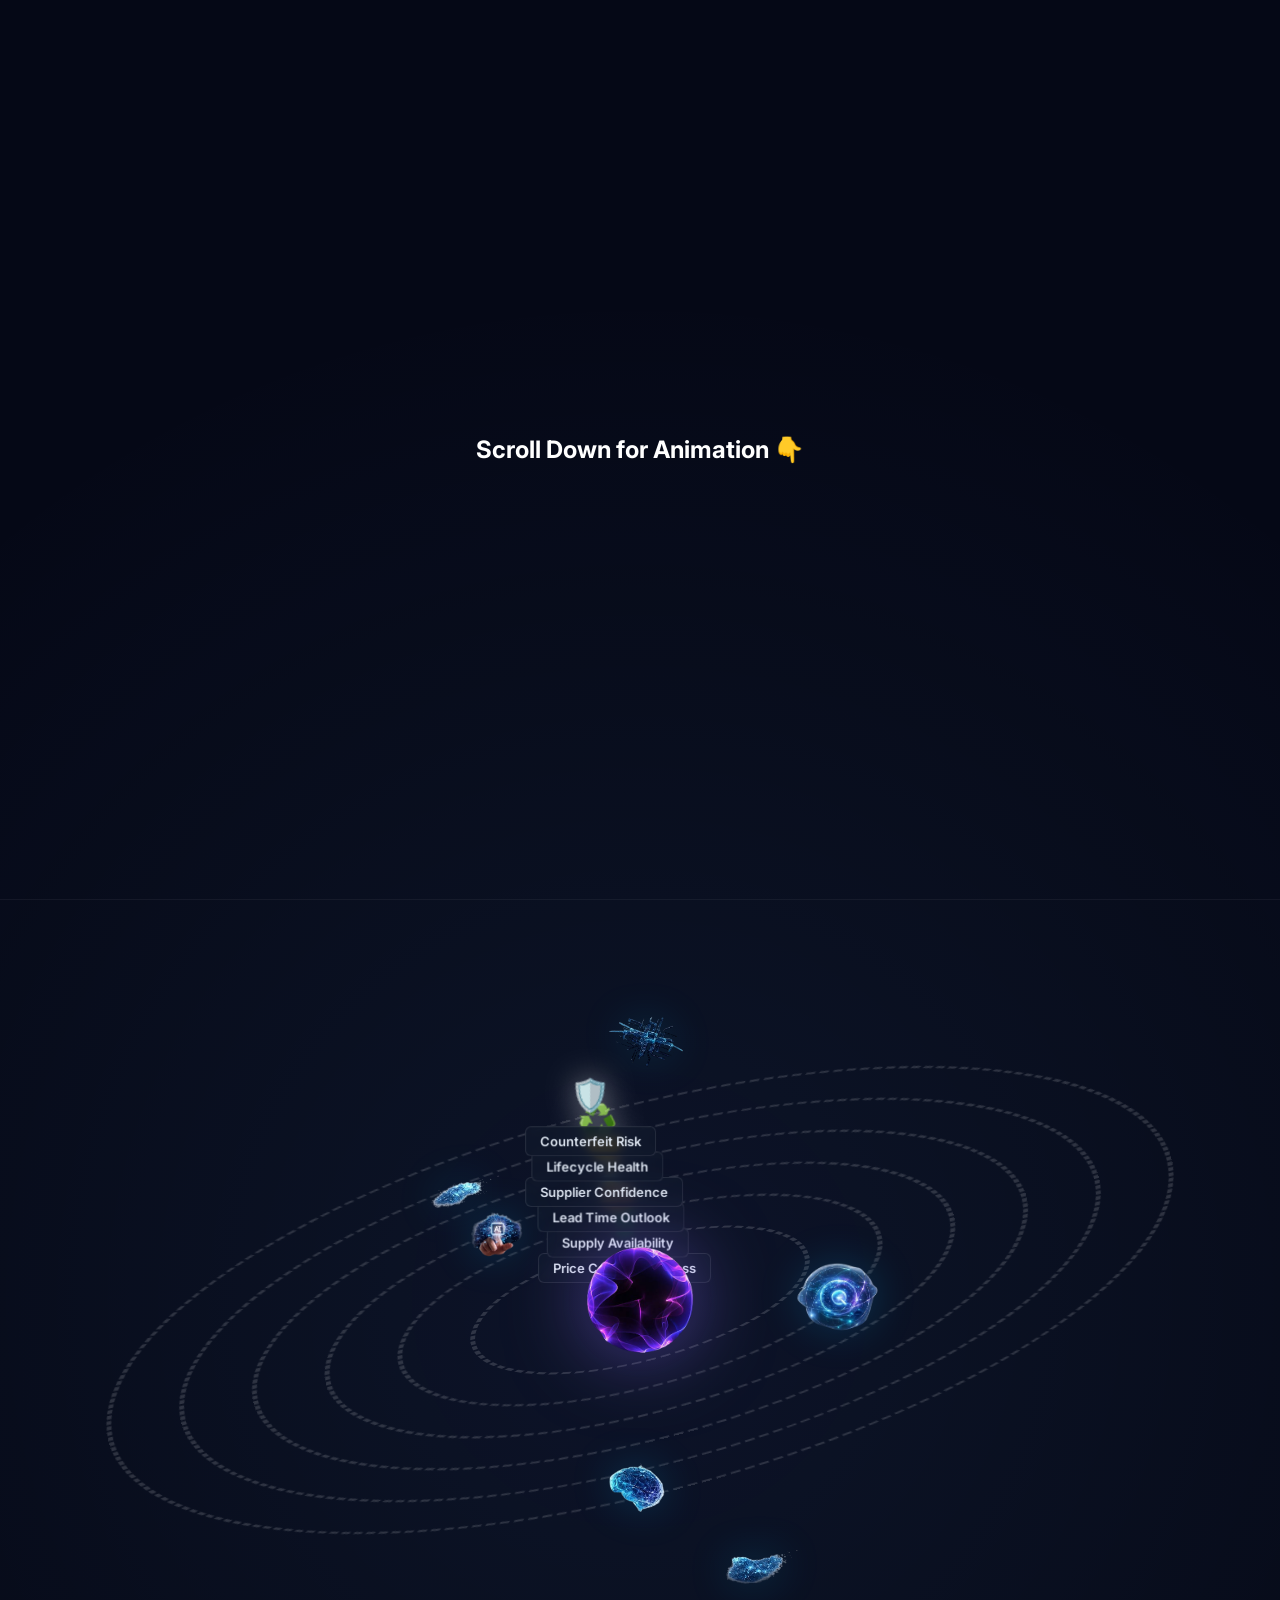
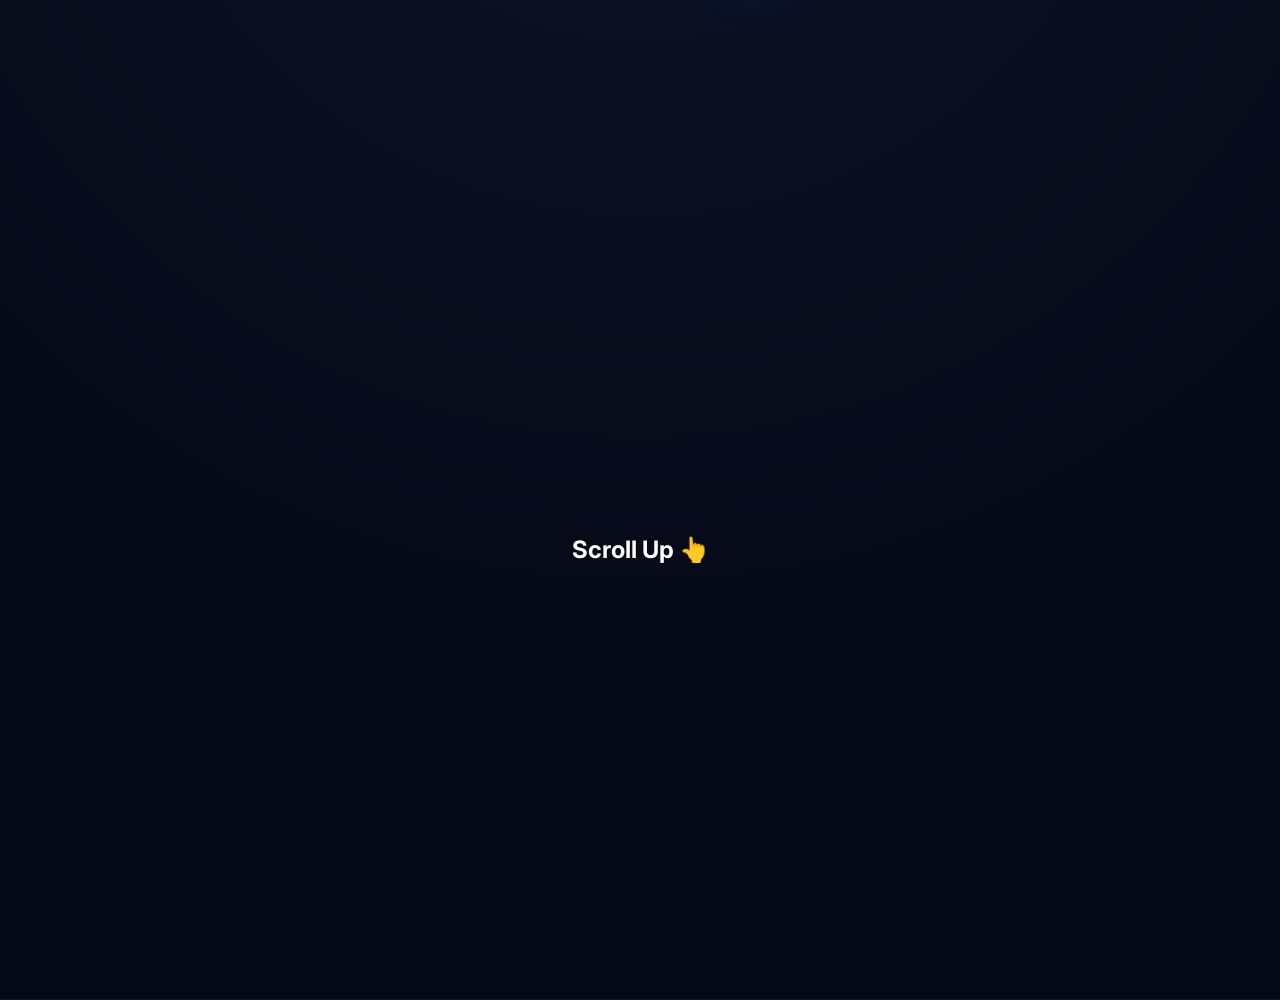
==== demo.html @ 42db667b "Updated homepage" ====
<!DOCTYPE html>
<html lang="en">
<head>
    <meta charset="UTF-8">
    <meta name="viewport" content="width=device-width, initial-scale=1.0">
    <title>Quantum AI - Angled Orbits & JS Scroll Animation</title>
    <link rel="preconnect" href="https://fonts.googleapis.com">
    <link rel="preconnect" href="https://fonts.gstatic.com" crossorigin>
    <link href="https://fonts.googleapis.com/css2?family=Inter:wght@400;500;600;700;800&display=swap" rel="stylesheet">
    
    <style>
        /* ===================================
           GLOBAL STYLES
        =================================== */
        * { margin: 0; padding: 0; box-sizing: border-box; font-family: "Inter", sans-serif; }

        body {
            background-color: #050816;
            color: #ffffff;
            overflow-x: hidden;
            display: flex;
            flex-direction: column;
            align-items: center;
            background-image: radial-gradient(circle at 50% 50%, rgba(101, 167, 255, 0.08), transparent 70%);
        }

        /* Hero Section for Scrolling Space */
        .hero {
            width: 100%;
            height: 100vh;
            display: flex;
            justify-content: center;
            align-items: center;
            border-bottom: 1px solid rgba(255,255,255,0.05);
        }

        /* ===================================
           QUANTUM SECTION (Original Trigger)
        =================================== */
        .quantum-section {
            width: 100%;
            position: relative;
            padding: 100px 0;
            display: flex;
            justify-content: center;
            align-items: center;
        }

        .system-viewport {
            position: relative;
            width: 100%;
            height: 600px; 
            display: flex;
            justify-content: center;
            align-items: center;
        }

        /* Angled Orbits Wrapper */
        .angle-wrapper {
            position: absolute;
            width: 100%;
            height: 100%;
            display: flex;
            justify-content: center;
            align-items: center;
            transform: rotate(-15deg); 
        }

        .system-wrapper {
            position: absolute;
            width: 1050px;
            height: 1050px;
            transform: scaleY(0.35); 
            display: flex;
            justify-content: center;
            align-items: center;
        }

        /* ===================================
           🔥 CENTER ENGINE & PIECES
        =================================== */
        .engine-wrap {
            position: absolute;
            z-index: 1000;
            display: flex;
            justify-content: center;
            align-items: center;
        }

        /* Container size badha diya gaya hai taaki pieces faili hui dikhein */
        .quantum-image {
            position: absolute;
            width: 450px;
            height: 450px;
            pointer-events: none;
            z-index: 5;
        }

        /* CSS Purple Circle Hata Diya! Sirf Image ko bada kiya gaya hai */
        .engine {
            position: relative;
            width: 250px;  /* Image ka size bada kar diya */
            height: 250px;
            display: flex;
            justify-content: center;
            align-items: center;
        }

        .core-image { 
            width: 100%; 
            height: 100%; 
            object-fit: contain; 
            z-index: 2; 
            /* Thoda glow effect add kiya image ke around */
            filter: drop-shadow(0 0 40px rgba(143, 108, 255, 0.5));
        }

        /* Original Pieces Positioning (CSS Animations Removed for JS to Work) */
        .piece { 
            position: absolute; 
            transition: transform 0.1s ease-out; 
            filter: drop-shadow(0 0 20px rgba(0, 180, 255, .2)); 
        }
        
        .piece1 { width: 90px; left: 0%; top: 20%; }        
        .piece2 { width: 100px; right: -5%; top: 40%; }     
        .piece3 { width: 95px; left: 40%; top: -15%; }      
        .piece4 { width: 80px; right: 15%; bottom: -15%; }  
        .piece5 { width: 70px; left: 10%; top: 30%; }       
        .piece6 { width: 80px; right: 42%; bottom: 1%; }

        /* ===================================
           ORBITS & PLANETS
        =================================== */
        .orbit {
            position: absolute;
            border: 5px dashed rgba(255, 255, 255, 0.15);
            border-radius: 50%;
            pointer-events: none; 
            transition: border-color 0.3s ease;
        }

        .orbit-1 { width: 350px; height: 350px; animation: spin 25s linear infinite -5s; }
        .orbit-2 { width: 500px; height: 500px; animation: spin 35s linear infinite -18s; }
        .orbit-3 { width: 650px; height: 650px; animation: spin 45s linear infinite -30s; }
        .orbit-4 { width: 800px; height: 800px; animation: spin 55s linear infinite -10s; }
        .orbit-5 { width: 950px; height: 950px; animation: spin 65s linear infinite -45s; }
        .orbit-6 { width: 1100px; height: 1100px; animation: spin 75s linear infinite -20s; }

        .planet-anchor { position: absolute; top: 0; left: 50%; width: 0; height: 0; }
        .planet-counter { position: absolute; width: 0; height: 0; }
        
        .orbit-1 .planet-counter { animation: counter 25s linear infinite -5s; }
        .orbit-2 .planet-counter { animation: counter 35s linear infinite -18s; }
        .orbit-3 .planet-counter { animation: counter 45s linear infinite -30s; }
        .orbit-4 .planet-counter { animation: counter 55s linear infinite -10s; }
        .orbit-5 .planet-counter { animation: counter 65s linear infinite -45s; }
        .orbit-6 .planet-counter { animation: counter 75s linear infinite -20s; }

        .planet-unsquish { position: absolute; transform: scaleY(2.85); }

        .planet {
            position: absolute;
            transform: translate(-50%, -50%); 
            cursor: pointer;
            pointer-events: auto; 
        }

        /* Text/Icon ko wapas 15deg seedha kiya gaya hai */
        .planet-content {
            display: flex;
            flex-direction: column;
            align-items: center;
            gap: 12px; 
            transform: rotate(15deg); 
        }

        .planet-icon { font-size: 32px; filter: drop-shadow(0 0 15px rgba(255, 255, 255, 0.4)); transition: transform 0.3s ease; }
        
        .planet-text {
            white-space: nowrap; color: #dce4ef; font-size: 13px; font-weight: 600;
            background: rgba(15, 23, 42, 0.85); padding: 6px 14px; border-radius: 6px;
            border: 1px solid rgba(255,255,255,0.1); backdrop-filter: blur(5px); transition: all 0.3s ease;
        }

        /* PERFECT INDIVIDUAL HOVER PAUSE */
        .orbit:has(.planet:hover) { animation-play-state: paused !important; border-color: rgba(255, 255, 255, 0.6); z-index: 999; }
        .orbit:has(.planet:hover) .planet-counter { animation-play-state: paused !important; }
        .planet:hover .planet-icon { transform: scale(1.2); }
        .planet:hover .planet-text { border-color: #65a7ff; background: rgba(30, 41, 59, 0.95); color: #fff;}
        
        @keyframes spin { 0% { transform: rotate(0deg); } 100% { transform: rotate(360deg); } }
        @keyframes counter { 0% { transform: rotate(0deg); } 100% { transform: rotate(-360deg); } }

        /* Responsive */
        @media (max-width: 1200px) { .angle-wrapper { transform: rotate(-15deg) scale(0.8); } }
        @media (max-width: 768px) {
            .system-viewport { height: 350px; }
            .angle-wrapper { transform: rotate(-15deg) scale(0.45); }
            .planet-text { font-size: 16px; } 
            .engine-wrap { transform: scale(0.6); }
        }
    </style>
</head>
<body>

    <!-- Scroll Top Space -->
    <section class="hero" id="hero">
        <h1>Scroll Down for Animation 👇</h1>
    </section>

    <!-- Original Trigger Section Add Kar Diya -->
    <section class="quantum-section" id="quantum-ai">
        <div class="system-viewport">
            
            <!-- CENTER ENGINE (Only Image, No Purple Circle) -->
            <div class="engine-wrap">
                <div class="quantum-image">
                    <!-- Aapke pieces -->
                    <img class="piece piece1" src="./assets/images/piece1.png" alt="p1" onerror="this.style.background='#8f6cff';">
                    <img class="piece piece2" src="./assets/images/piece2.png" alt="p2" onerror="this.style.background='#8f6cff';">
                    <img class="piece piece3" src="./assets/images/piece3.png" alt="p3" onerror="this.style.background='#8f6cff';">
                    <img class="piece piece4" src="./assets/images/piece4.png" alt="p4" onerror="this.style.background='#8f6cff';">
                    <img class="piece piece5" src="./assets/images/piece5.png" alt="p5" onerror="this.style.background='#8f6cff';">
                    <img class="piece piece6" src="./assets/images/piece6.png" alt="p6" onerror="this.style.background='#8f6cff';">
                </div>

                <div class="engine">
                    <!-- Nayi Core Image ko hi bada kar diya gaya hai -->
                    <img class="core-image" src="./assets/images/quantum-core.png" alt="Quantum Core" onerror="this.style.background='#240b6e'; this.style.borderRadius='50%';">
                </div>
            </div>

            <!-- ANGLED ORBIT WRAPPER -->
            <div class="angle-wrapper">
                <div class="system-wrapper">
                    
                    <div class="orbit orbit-1">
                        <div class="planet-anchor"><div class="planet-counter"><div class="planet-unsquish">
                            <div class="planet"><div class="planet-content">
                                <div class="planet-icon">💲</div><div class="planet-text">Price Competitiveness</div>
                            </div></div>
                        </div></div></div>
                    </div>

                    <div class="orbit orbit-2">
                        <div class="planet-anchor"><div class="planet-counter"><div class="planet-unsquish">
                            <div class="planet"><div class="planet-content">
                                <div class="planet-icon">📦</div><div class="planet-text">Supply Availability</div>
                            </div></div>
                        </div></div></div>
                    </div>

                    <div class="orbit orbit-3">
                        <div class="planet-anchor"><div class="planet-counter"><div class="planet-unsquish">
                            <div class="planet"><div class="planet-content">
                                <div class="planet-icon">⏳</div><div class="planet-text">Lead Time Outlook</div>
                            </div></div>
                        </div></div></div>
                    </div>

                    <div class="orbit orbit-4">
                        <div class="planet-anchor"><div class="planet-counter"><div class="planet-unsquish">
                            <div class="planet"><div class="planet-content">
                                <div class="planet-icon">🤝</div><div class="planet-text">Supplier Confidence</div>
                            </div></div>
                        </div></div></div>
                    </div>

                    <div class="orbit orbit-5">
                        <div class="planet-anchor"><div class="planet-counter"><div class="planet-unsquish">
                            <div class="planet"><div class="planet-content">
                                <div class="planet-icon">♻️</div><div class="planet-text">Lifecycle Health</div>
                            </div></div>
                        </div></div></div>
                    </div>

                    <div class="orbit orbit-6">
                        <div class="planet-anchor"><div class="planet-counter"><div class="planet-unsquish">
                            <div class="planet"><div class="planet-content">
                                <div class="planet-icon">🛡️</div><div class="planet-text">Counterfeit Risk</div>
                            </div></div>
                        </div></div></div>
                    </div>

                </div>
            </div>
        </div>
    </section>

    <!-- Scroll Bottom Space -->
    <section class="hero" id="hero">
        <h1>Scroll Up 👆</h1>
    </section>

    <!-- AAPKA ORIGINAL SCROLL ANIMATION (main.js wala) -->
    <script>
        // Exact script logic taken from your main.js file
        window.addEventListener("scroll", () => {
            
            // --- 1. QUANTUM AI PIECES ANIMATION ---
            const quantumSection = document.querySelector(".quantum-section");
            const pieces = document.querySelectorAll(".piece");

            if (quantumSection && pieces.length > 0) {
                const qRect = quantumSection.getBoundingClientRect();
                const qScrollableDistance = window.innerHeight * 1.5; 
                const qScrolledAmount = window.innerHeight - qRect.top;
                
                let qProgress = Math.min(Math.max(qScrolledAmount / qScrollableDistance, 0), 1);
                const isMobile = window.innerWidth <= 768;

                pieces.forEach((piece, index) => {
                    const multiplier = isMobile ? 15 : 60; 
                    const moveY = (index % 2 === 0 ? 1 : -1) * (index + 1) * multiplier * qProgress;
                    const moveX = (index % 2 !== 0 ? 1 : -1) * (index * 10) * qProgress;

                    // Apply scroll-based transform
                    piece.style.transform = `
                        translate(${moveX}px, ${moveY}px)
                        rotate(${qProgress * 45}deg)
                        scale(${1 + qProgress * 0.2})
                    `;
                });
            }
        });
    </script>
</body>
</html>
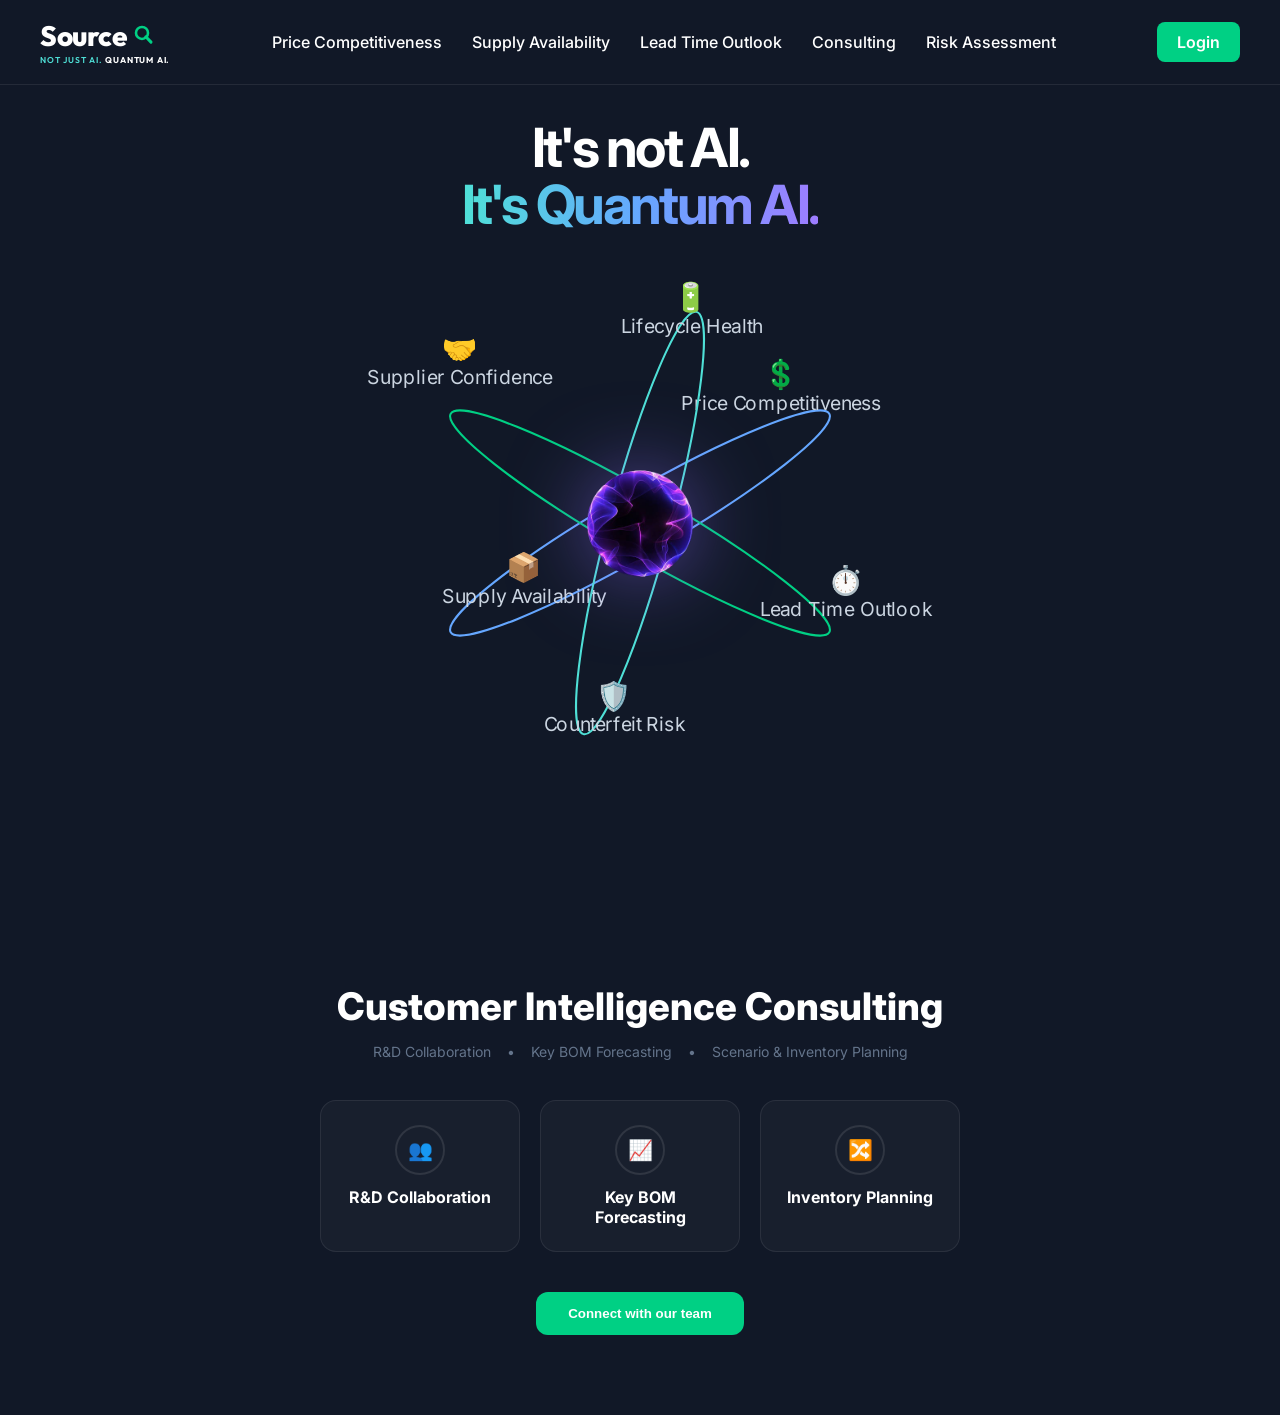
==== commit 7e1d8bd5: "Updated homepage" ====
--- a/demo.html
+++ b/demo.html
@@ -1,329 +1,293 @@
 <!DOCTYPE html>
 <html lang="en">
+
 <head>
-    <meta charset="UTF-8">
-    <meta name="viewport" content="width=device-width, initial-scale=1.0">
-    <title>Quantum AI - Angled Orbits & JS Scroll Animation</title>
-    <link rel="preconnect" href="https://fonts.googleapis.com">
-    <link rel="preconnect" href="https://fonts.gstatic.com" crossorigin>
-    <link href="https://fonts.googleapis.com/css2?family=Inter:wght@400;500;600;700;800&display=swap" rel="stylesheet">
+  <meta charset="UTF-8">
+  <meta name="viewport" content="width=device-width, initial-scale=1.0">
+  <title>BharYat - Quantum AI Demo</title>
+  <link
+    href="https://fonts.googleapis.com/css2?family=Outfit:wght@700;800;900&family=Inter:wght@400;500;600;700&display=swap"
+    rel="stylesheet">
+  <style>
+    :root {
+      --navbar-height: 84px;
+      --bg-primary: #111827;
+      --bg-secondary: #050816;
+      --primary: #00D084;
+      --primary-hover: #00F5A0;
+      --text: #ffffff;
+      --text-secondary: #64748B;
+      --border: rgba(255, 255, 255, .08);
+      --transition: 300ms cubic-bezier(.4, 0, .2, 1);
+    }
+
+    * { margin: 0; padding: 0; box-sizing: border-box; }
+
+    html { scroll-behavior: smooth; }
+
+    body { font-family: "Inter", sans-serif; background: var(--bg-primary); color: var(--text); overflow-x: hidden; }
+
+    /* Navbar */
+    header { position: fixed; top: 0; left: 0; width: 100%; z-index: 1000; background: var(--bg-primary); border-bottom: 1px solid var(--border); }
+    nav { max-width: 1300px; height: var(--navbar-height); margin: auto; padding: 0 40px; display: flex; justify-content: space-between; align-items: center; }
+    .brand-logo { display: inline-block; text-decoration: none; }
+    .logo-wrapper { display: flex; flex-direction: column; align-items: flex-start; }
+    .brand-main { display: flex; align-items: center; gap: 0px; }
+    .logo-source { font-family: 'Plus Jakarta Sans', 'Outfit', sans-serif; font-size: 28px; font-weight: 800; color: #ffffff; letter-spacing: -0.5px; line-height: 1; }
+    .logo-tagline { font-family: 'Plus Jakarta Sans', 'Outfit', sans-serif; font-size: 8.5px; font-weight: 600; color: #4fe0d7; letter-spacing: 0.8px; white-space: nowrap; margin-top: 1px; }
+    .logo-tagline span { color: #ffffff; font-weight: 700; }
+    .nav-links { display: flex; align-items: center; gap: 30px; list-style: none; }
+    .nav-links a { color: var(--text); font-size: 16px; font-weight: 500; text-decoration: none; transition: var(--transition); }
+    .nav-links a:hover { color: var(--primary); }
+    .login-btn { padding: 10px 20px; background: var(--primary); color: #fff; border-radius: 8px; font-weight: 600; text-decoration: none; }
+
+    /* Quantum AI Section */
+    .quantum-section { background: var(--bg-primary); color: #f7f9fc; padding: 120px 0; overflow: hidden; }
+    .quantum-container { max-width: 1400px; margin: auto; padding: 0 20px; }
+    .q-top-header { text-align: center; width: 100%; margin-bottom: 30px; }
+    .q-top-header h2 { font-size: clamp(32px, 5vw, 54px); line-height: 1.05; letter-spacing: -.05em; color: #fff; margin: 0; }
+    .q-gradient-text { background: linear-gradient(90deg, #4fe0d7, #65a7ff, #9e7dff); -webkit-background-clip: text; background-clip: text; color: transparent; }
+    .system-viewport { position: relative; width: 100%; height: 520px; display: flex; justify-content: center; align-items: center; }
+    .angle-wrapper { position: absolute; width: 100%; height: 100%; display: flex; justify-content: center; align-items: center; }
+    .engine-wrap { position: absolute; z-index: 1000; display: flex; justify-content: center; align-items: center; pointer-events: none; }
     
-    <style>
-        /* ===================================
-           GLOBAL STYLES
-        =================================== */
-        * { margin: 0; padding: 0; box-sizing: border-box; font-family: "Inter", sans-serif; }
-
-        body {
-            background-color: #050816;
-            color: #ffffff;
-            overflow-x: hidden;
-            display: flex;
-            flex-direction: column;
-            align-items: center;
-            background-image: radial-gradient(circle at 50% 50%, rgba(101, 167, 255, 0.08), transparent 70%);
-        }
-
-        /* Hero Section for Scrolling Space */
-        .hero {
-            width: 100%;
-            height: 100vh;
-            display: flex;
-            justify-content: center;
-            align-items: center;
-            border-bottom: 1px solid rgba(255,255,255,0.05);
-        }
-
-        /* ===================================
-           QUANTUM SECTION (Original Trigger)
-        =================================== */
-        .quantum-section {
-            width: 100%;
-            position: relative;
-            padding: 100px 0;
-            display: flex;
-            justify-content: center;
-            align-items: center;
-        }
-
-        .system-viewport {
-            position: relative;
-            width: 100%;
-            height: 600px; 
-            display: flex;
-            justify-content: center;
-            align-items: center;
-        }
-
-        /* Angled Orbits Wrapper */
-        .angle-wrapper {
-            position: absolute;
-            width: 100%;
-            height: 100%;
-            display: flex;
-            justify-content: center;
-            align-items: center;
-            transform: rotate(-15deg); 
-        }
-
-        .system-wrapper {
-            position: absolute;
-            width: 1050px;
-            height: 1050px;
-            transform: scaleY(0.35); 
-            display: flex;
-            justify-content: center;
-            align-items: center;
-        }
-
-        /* ===================================
-           🔥 CENTER ENGINE & PIECES
-        =================================== */
-        .engine-wrap {
-            position: absolute;
-            z-index: 1000;
-            display: flex;
-            justify-content: center;
-            align-items: center;
-        }
-
-        /* Container size badha diya gaya hai taaki pieces faili hui dikhein */
-        .quantum-image {
-            position: absolute;
-            width: 450px;
-            height: 450px;
-            pointer-events: none;
-            z-index: 5;
-        }
-
-        /* CSS Purple Circle Hata Diya! Sirf Image ko bada kiya gaya hai */
-        .engine {
-            position: relative;
-            width: 250px;  /* Image ka size bada kar diya */
-            height: 250px;
-            display: flex;
-            justify-content: center;
-            align-items: center;
-        }
-
-        .core-image { 
-            width: 100%; 
-            height: 100%; 
-            object-fit: contain; 
-            z-index: 2; 
-            /* Thoda glow effect add kiya image ke around */
-            filter: drop-shadow(0 0 40px rgba(143, 108, 255, 0.5));
-        }
-
-        /* Original Pieces Positioning (CSS Animations Removed for JS to Work) */
-        .piece { 
-            position: absolute; 
-            transition: transform 0.1s ease-out; 
-            filter: drop-shadow(0 0 20px rgba(0, 180, 255, .2)); 
-        }
-        
-        .piece1 { width: 90px; left: 0%; top: 20%; }        
-        .piece2 { width: 100px; right: -5%; top: 40%; }     
-        .piece3 { width: 95px; left: 40%; top: -15%; }      
-        .piece4 { width: 80px; right: 15%; bottom: -15%; }  
-        .piece5 { width: 70px; left: 10%; top: 30%; }       
-        .piece6 { width: 80px; right: 42%; bottom: 1%; }
-
-        /* ===================================
-           ORBITS & PLANETS
-        =================================== */
-        .orbit {
-            position: absolute;
-            border: 5px dashed rgba(255, 255, 255, 0.15);
-            border-radius: 50%;
-            pointer-events: none; 
-            transition: border-color 0.3s ease;
-        }
-
-        .orbit-1 { width: 350px; height: 350px; animation: spin 25s linear infinite -5s; }
-        .orbit-2 { width: 500px; height: 500px; animation: spin 35s linear infinite -18s; }
-        .orbit-3 { width: 650px; height: 650px; animation: spin 45s linear infinite -30s; }
-        .orbit-4 { width: 800px; height: 800px; animation: spin 55s linear infinite -10s; }
-        .orbit-5 { width: 950px; height: 950px; animation: spin 65s linear infinite -45s; }
-        .orbit-6 { width: 1100px; height: 1100px; animation: spin 75s linear infinite -20s; }
-
-        .planet-anchor { position: absolute; top: 0; left: 50%; width: 0; height: 0; }
-        .planet-counter { position: absolute; width: 0; height: 0; }
-        
-        .orbit-1 .planet-counter { animation: counter 25s linear infinite -5s; }
-        .orbit-2 .planet-counter { animation: counter 35s linear infinite -18s; }
-        .orbit-3 .planet-counter { animation: counter 45s linear infinite -30s; }
-        .orbit-4 .planet-counter { animation: counter 55s linear infinite -10s; }
-        .orbit-5 .planet-counter { animation: counter 65s linear infinite -45s; }
-        .orbit-6 .planet-counter { animation: counter 75s linear infinite -20s; }
-
-        .planet-unsquish { position: absolute; transform: scaleY(2.85); }
-
-        .planet {
-            position: absolute;
-            transform: translate(-50%, -50%); 
-            cursor: pointer;
-            pointer-events: auto; 
-        }
-
-        /* Text/Icon ko wapas 15deg seedha kiya gaya hai */
-        .planet-content {
-            display: flex;
-            flex-direction: column;
-            align-items: center;
-            gap: 12px; 
-            transform: rotate(15deg); 
-        }
-
-        .planet-icon { font-size: 32px; filter: drop-shadow(0 0 15px rgba(255, 255, 255, 0.4)); transition: transform 0.3s ease; }
-        
-        .planet-text {
-            white-space: nowrap; color: #dce4ef; font-size: 13px; font-weight: 600;
-            background: rgba(15, 23, 42, 0.85); padding: 6px 14px; border-radius: 6px;
-            border: 1px solid rgba(255,255,255,0.1); backdrop-filter: blur(5px); transition: all 0.3s ease;
-        }
-
-        /* PERFECT INDIVIDUAL HOVER PAUSE */
-        .orbit:has(.planet:hover) { animation-play-state: paused !important; border-color: rgba(255, 255, 255, 0.6); z-index: 999; }
-        .orbit:has(.planet:hover) .planet-counter { animation-play-state: paused !important; }
-        .planet:hover .planet-icon { transform: scale(1.2); }
-        .planet:hover .planet-text { border-color: #65a7ff; background: rgba(30, 41, 59, 0.95); color: #fff;}
-        
-        @keyframes spin { 0% { transform: rotate(0deg); } 100% { transform: rotate(360deg); } }
-        @keyframes counter { 0% { transform: rotate(0deg); } 100% { transform: rotate(-360deg); } }
-
-        /* Responsive */
-        @media (max-width: 1200px) { .angle-wrapper { transform: rotate(-15deg) scale(0.8); } }
-        @media (max-width: 768px) {
-            .system-viewport { height: 350px; }
-            .angle-wrapper { transform: rotate(-15deg) scale(0.45); }
-            .planet-text { font-size: 16px; } 
-            .engine-wrap { transform: scale(0.6); }
-        }
-    </style>
+    /* Core spin animation */
+    .engine { position: relative; width: 250px; height: 250px; display: flex; justify-content: center; align-items: center; animation: spin 45s linear infinite; }
+    @keyframes spin { from { transform: rotate(0deg); } to { transform: rotate(360deg); } }
+    .core-image { width: 100%; height: 100%; object-fit: contain; z-index: 2; filter: drop-shadow(0 0 40px rgba(143, 108, 255, 0.5)); }
+
+    /* Orbits spin animation (slow) */
+    .quantum-q-svg { overflow: visible; }
+    .orbitl-1 { transform-origin: 70px 70px; animation: rotateOrbitl 80s linear infinite; }
+    .orbitl-2 { transform-origin: 70px 70px; animation: rotateOrbitlRev 90s linear infinite; }
+    .orbitl-3 { transform-origin: 70px 70px; animation: rotateOrbitl 100s linear infinite; }
+
+    @keyframes rotateOrbitl { from { transform: rotate(0deg); } to { transform: rotate(360deg); } }
+    @keyframes rotateOrbitlRev { from { transform: rotate(0deg); } to { transform: rotate(-360deg); } }
+
+    /* Consulting Section */
+    .consulting-section { padding: 80px 24px; text-align: center; background: var(--bg-primary); }
+    .consulting-header h2 { font-size: 38px; font-weight: 800; margin-bottom: 14px; }
+    .consulting-subtags { display: flex; justify-content: center; gap: 16px; flex-wrap: wrap; color: var(--text-secondary); margin-bottom: 40px; font-size: 14px; }
+    .consulting-nodes { display: flex; justify-content: center; gap: 20px; flex-wrap: wrap; margin-bottom: 40px; }
+    .consulting-node { background: rgba(255, 255, 255, 0.03); border: 1px solid var(--border); border-radius: 16px; padding: 24px; width: 200px; display: flex; flex-direction: column; align-items: center; gap: 12px; }
+    .node-icon-wrap { width: 50px; height: 50px; border-radius: 50%; display: flex; justify-content: center; align-items: center; font-size: 20px; border: 2px solid rgba(255, 255, 255, 0.1); }
+    .consulting-btn { padding: 14px 32px; background: var(--primary); color: #fff; font-weight: 700; border-radius: 12px; border: none; cursor: pointer; transition: var(--transition); }
+    .consulting-btn:hover { background: var(--primary-hover); }
+
+    /* Modal */
+    .consulting-modal-overlay { position: fixed; inset: 0; background: rgba(5, 8, 22, 0.85); backdrop-filter: blur(8px); z-index: 2000; display: flex; justify-content: center; align-items: center; opacity: 0; visibility: hidden; transition: var(--transition); }
+    .consulting-modal-overlay.active { opacity: 1; visibility: visible; }
+    .consulting-modal { background: #0f172a; border: 1px solid rgba(0, 208, 132, 0.3); border-radius: 20px; padding: 35px; width: 90%; max-width: 450px; position: relative; }
+    .modal-close { position: absolute; top: 15px; right: 15px; background: none; border: none; color: #fff; font-size: 24px; cursor: pointer; }
+    .form-group { display: flex; flex-direction: column; gap: 6px; margin-bottom: 14px; text-align: left; }
+    .form-group label { font-size: 13px; font-weight: 600; }
+    .form-group input, .form-group textarea { background: rgba(255, 255, 255, 0.05); border: 1px solid var(--border); border-radius: 8px; padding: 10px; color: #fff; outline: none; }
+
+    /* Counter animation matching slow speeds */
+    @keyframes counterRotate { from { transform: rotate(0deg); } to { transform: rotate(-360deg); } }
+    @keyframes counterRotateRev { from { transform: rotate(0deg); } to { transform: rotate(360deg); } }
+    
+    .counter-node { transform-origin: center; }
+    .counter-node.c1 { animation: counterRotate 80s linear infinite; }
+    .counter-node.c2 { animation: counterRotateRev 90s linear infinite; }
+    .counter-node.c3 { animation: counterRotate 100s linear infinite; }
+
+    .orbit-node-box {
+      display: flex;
+      flex-direction: column;
+      align-items: center;
+      cursor: pointer;
+    }
+
+    /* Small font size for labels and icons */
+    .orbit-node-box span.icon { font-size: 11px !important; }
+    .orbit-node-box span.label { font-size: 7.5px; font-weight: 400; color: #cbd5e1; font-family: 'Inter', sans-serif; white-space: nowrap; }
+  </style>
 </head>
+
 <body>
-
-    <!-- Scroll Top Space -->
-    <section class="hero" id="hero">
-        <h1>Scroll Down for Animation 👇</h1>
-    </section>
-
-    <!-- Original Trigger Section Add Kar Diya -->
-    <section class="quantum-section" id="quantum-ai">
-        <div class="system-viewport">
-            
-            <!-- CENTER ENGINE (Only Image, No Purple Circle) -->
-            <div class="engine-wrap">
-                <div class="quantum-image">
-                    <!-- Aapke pieces -->
-                    <img class="piece piece1" src="./assets/images/piece1.png" alt="p1" onerror="this.style.background='#8f6cff';">
-                    <img class="piece piece2" src="./assets/images/piece2.png" alt="p2" onerror="this.style.background='#8f6cff';">
-                    <img class="piece piece3" src="./assets/images/piece3.png" alt="p3" onerror="this.style.background='#8f6cff';">
-                    <img class="piece piece4" src="./assets/images/piece4.png" alt="p4" onerror="this.style.background='#8f6cff';">
-                    <img class="piece piece5" src="./assets/images/piece5.png" alt="p5" onerror="this.style.background='#8f6cff';">
-                    <img class="piece piece6" src="./assets/images/piece6.png" alt="p6" onerror="this.style.background='#8f6cff';">
-                </div>
-
-                <div class="engine">
-                    <!-- Nayi Core Image ko hi bada kar diya gaya hai -->
-                    <img class="core-image" src="./assets/images/quantum-core.png" alt="Quantum Core" onerror="this.style.background='#240b6e'; this.style.borderRadius='50%';">
-                </div>
+  <!-- Header -->
+  <header>
+    <nav>
+      <div class="logo">
+        <a href="index.html" class="brand-logo">
+          <div class="logo-wrapper">
+            <div class="brand-main">
+              <span class="logo-source">Source</span>
+              <div class="logo-q-wrapper">
+                <svg viewBox="0 0 140 140" width="30" height="30">
+                  <circle cx="70" cy="65" r="28" fill="none" stroke="#00D084" stroke-width="12" />
+                  <line x1="88" y1="83" x2="112" y2="108" stroke="#00D084" stroke-width="14" stroke-linecap="round" />
+                </svg>
+              </div>
             </div>
-
-            <!-- ANGLED ORBIT WRAPPER -->
-            <div class="angle-wrapper">
-                <div class="system-wrapper">
-                    
-                    <div class="orbit orbit-1">
-                        <div class="planet-anchor"><div class="planet-counter"><div class="planet-unsquish">
-                            <div class="planet"><div class="planet-content">
-                                <div class="planet-icon">💲</div><div class="planet-text">Price Competitiveness</div>
-                            </div></div>
-                        </div></div></div>
-                    </div>
-
-                    <div class="orbit orbit-2">
-                        <div class="planet-anchor"><div class="planet-counter"><div class="planet-unsquish">
-                            <div class="planet"><div class="planet-content">
-                                <div class="planet-icon">📦</div><div class="planet-text">Supply Availability</div>
-                            </div></div>
-                        </div></div></div>
-                    </div>
-
-                    <div class="orbit orbit-3">
-                        <div class="planet-anchor"><div class="planet-counter"><div class="planet-unsquish">
-                            <div class="planet"><div class="planet-content">
-                                <div class="planet-icon">⏳</div><div class="planet-text">Lead Time Outlook</div>
-                            </div></div>
-                        </div></div></div>
-                    </div>
-
-                    <div class="orbit orbit-4">
-                        <div class="planet-anchor"><div class="planet-counter"><div class="planet-unsquish">
-                            <div class="planet"><div class="planet-content">
-                                <div class="planet-icon">🤝</div><div class="planet-text">Supplier Confidence</div>
-                            </div></div>
-                        </div></div></div>
-                    </div>
-
-                    <div class="orbit orbit-5">
-                        <div class="planet-anchor"><div class="planet-counter"><div class="planet-unsquish">
-                            <div class="planet"><div class="planet-content">
-                                <div class="planet-icon">♻️</div><div class="planet-text">Lifecycle Health</div>
-                            </div></div>
-                        </div></div></div>
-                    </div>
-
-                    <div class="orbit orbit-6">
-                        <div class="planet-anchor"><div class="planet-counter"><div class="planet-unsquish">
-                            <div class="planet"><div class="planet-content">
-                                <div class="planet-icon">🛡️</div><div class="planet-text">Counterfeit Risk</div>
-                            </div></div>
-                        </div></div></div>
-                    </div>
-
-                </div>
-            </div>
+            <span class="logo-tagline">NOT JUST AI. <span>QUANTUM AI.</span></span>
+          </div>
+        </a>
+      </div>
+      <ul class="nav-links">
+        <li><a href="#quantum-ai">Price Competitiveness</a></li>
+        <li><a href="#quantum-ai">Supply Availability</a></li>
+        <li><a href="#quantum-ai">Lead Time Outlook</a></li>
+        <li><a href="#consulting">Consulting</a></li>
+        <li><a href="#quantum-ai">Risk Assessment</a></li>
+      </ul>
+      <a href="#" class="login-btn">Login</a>
+    </nav>
+  </header>
+
+  <!-- Quantum AI Section -->
+  <section class="quantum-section" id="quantum-ai">
+    <div class="quantum-container">
+      <div class="q-top-header">
+        <h2>It's not AI.<br><span class="q-gradient-text">It's Quantum AI.</span></h2>
+      </div>
+    </div>
+
+    <div class="system-viewport" id="solar-system-viewport">
+      <div class="engine-wrap">
+        <div class="engine">
+          <img class="core-image" src="./assets/images/quantum-core.png" alt="Quantum Core">
         </div>
-    </section>
-
-    <!-- Scroll Bottom Space -->
-    <section class="hero" id="hero">
-        <h1>Scroll Up 👆</h1>
-    </section>
-
-    <!-- AAPKA ORIGINAL SCROLL ANIMATION (main.js wala) -->
-    <script>
-        // Exact script logic taken from your main.js file
-        window.addEventListener("scroll", () => {
-            
-            // --- 1. QUANTUM AI PIECES ANIMATION ---
-            const quantumSection = document.querySelector(".quantum-section");
-            const pieces = document.querySelectorAll(".piece");
-
-            if (quantumSection && pieces.length > 0) {
-                const qRect = quantumSection.getBoundingClientRect();
-                const qScrollableDistance = window.innerHeight * 1.5; 
-                const qScrolledAmount = window.innerHeight - qRect.top;
-                
-                let qProgress = Math.min(Math.max(qScrolledAmount / qScrollableDistance, 0), 1);
-                const isMobile = window.innerWidth <= 768;
-
-                pieces.forEach((piece, index) => {
-                    const multiplier = isMobile ? 15 : 60; 
-                    const moveY = (index % 2 === 0 ? 1 : -1) * (index + 1) * multiplier * qProgress;
-                    const moveX = (index % 2 !== 0 ? 1 : -1) * (index * 10) * qProgress;
-
-                    // Apply scroll-based transform
-                    piece.style.transform = `
-                        translate(${moveX}px, ${moveY}px)
-                        rotate(${qProgress * 45}deg)
-                        scale(${1 + qProgress * 0.2})
-                    `;
-                });
-            }
-        });
-    </script>
+      </div>
+
+      <!-- Orbits with updated names & icons -->
+      <div class="angle-wrapper">
+        <svg class="quantum-q-svg" viewBox="0 0 140 140" width="360" height="360">
+
+          <!-- Orbit 1 -->
+          <g class="orbit-group orbitl-1">
+            <ellipse cx="70" cy="70" rx="85" ry="12" fill="none" stroke="#65a7ff" stroke-width=".8"
+              transform="rotate(-30 70 70)" />
+
+            <!-- Top Node: Price Competitiveness -->
+            <foreignObject x="50" y="5" width="150" height="70" style="overflow: visible;">
+              <div class="counter-node c1" style="display: flex; justify-content: center;">
+                <div class="orbit-node-box">
+                  <span class="icon">💲</span>
+                  <span class="label">Price Competitiveness</span>
+                </div>
+              </div>
+            </foreignObject>
+
+            <!-- Bottom Node: Supply Availability -->
+            <foreignObject x="-50" y="80" width="150" height="70" style="overflow: visible;">
+              <div class="counter-node c1" style="display: flex; justify-content: center;">
+                <div class="orbit-node-box">
+                  <span class="icon">📦</span>
+                  <span class="label">Supply Availability</span>
+                </div>
+              </div>
+            </foreignObject>
+          </g>
+
+          <!-- Orbit 2 -->
+          <g class="orbit-group orbitl-2">
+            <ellipse cx="70" cy="70" rx="85" ry="12" fill="none" stroke="#00D084" stroke-width=".8"
+              transform="rotate(30 70 70)" />
+
+            <!-- Top Node: Lead Time Outlook -->
+            <foreignObject x="75" y="85" width="150" height="70" style="overflow: visible;">
+              <div class="counter-node c2" style="display: flex; justify-content: center;">
+                <div class="orbit-node-box">
+                  <span class="icon">⏱️</span>
+                  <span class="label">Lead Time Outlook</span>
+                </div>
+              </div>
+            </foreignObject>
+
+            <!-- Bottom Node: Supplier Confidence -->
+            <foreignObject x="-75" y="-5" width="150" height="70" style="overflow: visible;">
+              <div class="counter-node c2" style="display: flex; justify-content: center;">
+                <div class="orbit-node-box">
+                  <span class="icon">🤝</span>
+                  <span class="label">Supplier Confidence</span>
+                </div>
+              </div>
+            </foreignObject>
+          </g>
+
+          <!-- Orbit 3 -->
+          <g class="orbit-group orbitl-3">
+            <ellipse cx="70" cy="70" rx="12" ry="85" fill="none" stroke="#4fe0d7" stroke-width=".8"
+              transform="rotate(15 70 70)" />
+
+            <!-- Top Node: Lifecycle Health -->
+            <foreignObject x="15" y="-25" width="150" height="70" style="overflow: visible;">
+              <div class="counter-node c3" style="display: flex; justify-content: center;">
+                <div class="orbit-node-box">
+                  <span class="icon">🔋</span>
+                  <span class="label">Lifecycle Health</span>
+                </div>
+              </div>
+            </foreignObject>
+
+            <!-- Bottom Node: Counterfeit Risk -->
+            <foreignObject x="-15" y="130" width="150" height="70" style="overflow: visible;">
+              <div class="counter-node c3" style="display: flex; justify-content: center;">
+                <div class="orbit-node-box">
+                  <span class="icon">🛡️</span>
+                  <span class="label">Counterfeit Risk</span>
+                </div>
+              </div>
+            </foreignObject>
+          </g>
+        </svg>
+      </div>
+    </div>
+  </section>
+
+  <!-- Consulting Section -->
+  <section class="consulting-section" id="consulting">
+    <div class="consulting-header">
+      <h2>Customer Intelligence Consulting</h2>
+      <div class="consulting-subtags">
+        <span>R&D Collaboration</span> • <span>Key BOM Forecasting</span> • <span>Scenario & Inventory Planning</span>
+      </div>
+    </div>
+    <div class="consulting-nodes">
+      <div class="consulting-node">
+        <div class="node-icon-wrap" style="color: #9e7dff;">👥</div>
+        <h4>R&D Collaboration</h4>
+      </div>
+      <div class="consulting-node">
+        <div class="node-icon-wrap" style="color: #65a7ff;">📈</div>
+        <h4>Key BOM Forecasting</h4>
+      </div>
+      <div class="consulting-node">
+        <div class="node-icon-wrap" style="color: #4fe0d7;">🔀</div>
+        <h4>Inventory Planning</h4>
+      </div>
+    </div>
+    <button class="consulting-btn" id="consultingBtn">Connect with our team</button>
+  </section>
+
+  <!-- Modal Form -->
+  <div class="consulting-modal-overlay" id="consultingModal">
+    <div class="consulting-modal">
+      <button class="modal-close" id="closeModal">&times;</button>
+      <h3>Intelligence Consulting</h3>
+      <p style="color:var(--text-secondary); font-size:13px; margin-bottom:20px;">Fill out your requirements below.</p>
+      <form
+        onsubmit="event.preventDefault(); alert('Submitted successfully!'); consultingModal.classList.remove('active');">
+        <div class="form-group"><label>Your Name</label><input type="text" required></div>
+        <div class="form-group"><label>Work Email</label><input type="email" required></div>
+        <div class="form-group"><label>Details</label><textarea rows="3" required></textarea></div>
+        <button type="submit" class="consulting-btn" style="width:100%;">Submit Requirement</button>
+      </form>
+    </div>
+  </div>
+
+  <script src="./js/main.js"></script>
+  <script>
+    const btn = document.getElementById("consultingBtn");
+    const modal = document.getElementById("consultingModal");
+    const close = document.getElementById("closeModal");
+    btn.addEventListener("click", () => modal.classList.add("active"));
+    close.addEventListener("click", () => modal.classList.remove("active"));
+    window.addEventListener("click", (e) => { if (e.target === modal) modal.classList.remove("active"); });
+  </script>
 </body>
+
 </html>
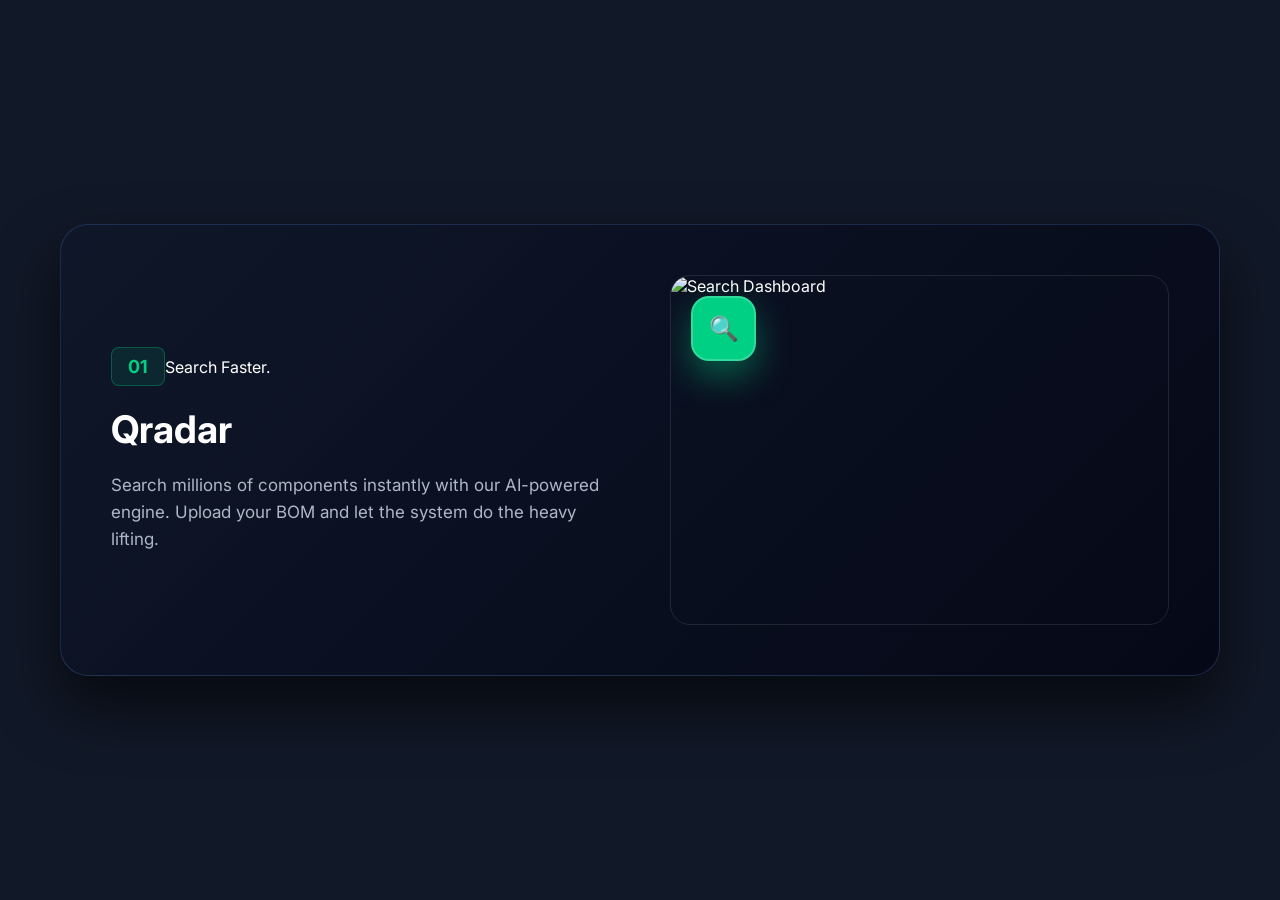
==== commit 2a2dfb36: "Updated homepage" ====
--- a/demo.html
+++ b/demo.html
@@ -2,292 +2,267 @@
 <html lang="en">
 
 <head>
-  <meta charset="UTF-8">
-  <meta name="viewport" content="width=device-width, initial-scale=1.0">
-  <title>BharYat - Quantum AI Demo</title>
-  <link
-    href="https://fonts.googleapis.com/css2?family=Outfit:wght@700;800;900&family=Inter:wght@400;500;600;700&display=swap"
-    rel="stylesheet">
-  <style>
-    :root {
-      --navbar-height: 84px;
-      --bg-primary: #111827;
-      --bg-secondary: #050816;
-      --primary: #00D084;
-      --primary-hover: #00F5A0;
-      --text: #ffffff;
-      --text-secondary: #64748B;
-      --border: rgba(255, 255, 255, .08);
-      --transition: 300ms cubic-bezier(.4, 0, .2, 1);
-    }
-
-    * { margin: 0; padding: 0; box-sizing: border-box; }
-
-    html { scroll-behavior: smooth; }
-
-    body { font-family: "Inter", sans-serif; background: var(--bg-primary); color: var(--text); overflow-x: hidden; }
-
-    /* Navbar */
-    header { position: fixed; top: 0; left: 0; width: 100%; z-index: 1000; background: var(--bg-primary); border-bottom: 1px solid var(--border); }
-    nav { max-width: 1300px; height: var(--navbar-height); margin: auto; padding: 0 40px; display: flex; justify-content: space-between; align-items: center; }
-    .brand-logo { display: inline-block; text-decoration: none; }
-    .logo-wrapper { display: flex; flex-direction: column; align-items: flex-start; }
-    .brand-main { display: flex; align-items: center; gap: 0px; }
-    .logo-source { font-family: 'Plus Jakarta Sans', 'Outfit', sans-serif; font-size: 28px; font-weight: 800; color: #ffffff; letter-spacing: -0.5px; line-height: 1; }
-    .logo-tagline { font-family: 'Plus Jakarta Sans', 'Outfit', sans-serif; font-size: 8.5px; font-weight: 600; color: #4fe0d7; letter-spacing: 0.8px; white-space: nowrap; margin-top: 1px; }
-    .logo-tagline span { color: #ffffff; font-weight: 700; }
-    .nav-links { display: flex; align-items: center; gap: 30px; list-style: none; }
-    .nav-links a { color: var(--text); font-size: 16px; font-weight: 500; text-decoration: none; transition: var(--transition); }
-    .nav-links a:hover { color: var(--primary); }
-    .login-btn { padding: 10px 20px; background: var(--primary); color: #fff; border-radius: 8px; font-weight: 600; text-decoration: none; }
-
-    /* Quantum AI Section */
-    .quantum-section { background: var(--bg-primary); color: #f7f9fc; padding: 120px 0; overflow: hidden; }
-    .quantum-container { max-width: 1400px; margin: auto; padding: 0 20px; }
-    .q-top-header { text-align: center; width: 100%; margin-bottom: 30px; }
-    .q-top-header h2 { font-size: clamp(32px, 5vw, 54px); line-height: 1.05; letter-spacing: -.05em; color: #fff; margin: 0; }
-    .q-gradient-text { background: linear-gradient(90deg, #4fe0d7, #65a7ff, #9e7dff); -webkit-background-clip: text; background-clip: text; color: transparent; }
-    .system-viewport { position: relative; width: 100%; height: 520px; display: flex; justify-content: center; align-items: center; }
-    .angle-wrapper { position: absolute; width: 100%; height: 100%; display: flex; justify-content: center; align-items: center; }
-    .engine-wrap { position: absolute; z-index: 1000; display: flex; justify-content: center; align-items: center; pointer-events: none; }
-    
-    /* Core spin animation */
-    .engine { position: relative; width: 250px; height: 250px; display: flex; justify-content: center; align-items: center; animation: spin 45s linear infinite; }
-    @keyframes spin { from { transform: rotate(0deg); } to { transform: rotate(360deg); } }
-    .core-image { width: 100%; height: 100%; object-fit: contain; z-index: 2; filter: drop-shadow(0 0 40px rgba(143, 108, 255, 0.5)); }
-
-    /* Orbits spin animation (slow) */
-    .quantum-q-svg { overflow: visible; }
-    .orbitl-1 { transform-origin: 70px 70px; animation: rotateOrbitl 80s linear infinite; }
-    .orbitl-2 { transform-origin: 70px 70px; animation: rotateOrbitlRev 90s linear infinite; }
-    .orbitl-3 { transform-origin: 70px 70px; animation: rotateOrbitl 100s linear infinite; }
-
-    @keyframes rotateOrbitl { from { transform: rotate(0deg); } to { transform: rotate(360deg); } }
-    @keyframes rotateOrbitlRev { from { transform: rotate(0deg); } to { transform: rotate(-360deg); } }
-
-    /* Consulting Section */
-    .consulting-section { padding: 80px 24px; text-align: center; background: var(--bg-primary); }
-    .consulting-header h2 { font-size: 38px; font-weight: 800; margin-bottom: 14px; }
-    .consulting-subtags { display: flex; justify-content: center; gap: 16px; flex-wrap: wrap; color: var(--text-secondary); margin-bottom: 40px; font-size: 14px; }
-    .consulting-nodes { display: flex; justify-content: center; gap: 20px; flex-wrap: wrap; margin-bottom: 40px; }
-    .consulting-node { background: rgba(255, 255, 255, 0.03); border: 1px solid var(--border); border-radius: 16px; padding: 24px; width: 200px; display: flex; flex-direction: column; align-items: center; gap: 12px; }
-    .node-icon-wrap { width: 50px; height: 50px; border-radius: 50%; display: flex; justify-content: center; align-items: center; font-size: 20px; border: 2px solid rgba(255, 255, 255, 0.1); }
-    .consulting-btn { padding: 14px 32px; background: var(--primary); color: #fff; font-weight: 700; border-radius: 12px; border: none; cursor: pointer; transition: var(--transition); }
-    .consulting-btn:hover { background: var(--primary-hover); }
-
-    /* Modal */
-    .consulting-modal-overlay { position: fixed; inset: 0; background: rgba(5, 8, 22, 0.85); backdrop-filter: blur(8px); z-index: 2000; display: flex; justify-content: center; align-items: center; opacity: 0; visibility: hidden; transition: var(--transition); }
-    .consulting-modal-overlay.active { opacity: 1; visibility: visible; }
-    .consulting-modal { background: #0f172a; border: 1px solid rgba(0, 208, 132, 0.3); border-radius: 20px; padding: 35px; width: 90%; max-width: 450px; position: relative; }
-    .modal-close { position: absolute; top: 15px; right: 15px; background: none; border: none; color: #fff; font-size: 24px; cursor: pointer; }
-    .form-group { display: flex; flex-direction: column; gap: 6px; margin-bottom: 14px; text-align: left; }
-    .form-group label { font-size: 13px; font-weight: 600; }
-    .form-group input, .form-group textarea { background: rgba(255, 255, 255, 0.05); border: 1px solid var(--border); border-radius: 8px; padding: 10px; color: #fff; outline: none; }
-
-    /* Counter animation matching slow speeds */
-    @keyframes counterRotate { from { transform: rotate(0deg); } to { transform: rotate(-360deg); } }
-    @keyframes counterRotateRev { from { transform: rotate(0deg); } to { transform: rotate(360deg); } }
-    
-    .counter-node { transform-origin: center; }
-    .counter-node.c1 { animation: counterRotate 80s linear infinite; }
-    .counter-node.c2 { animation: counterRotateRev 90s linear infinite; }
-    .counter-node.c3 { animation: counterRotate 100s linear infinite; }
-
-    .orbit-node-box {
-      display: flex;
-      flex-direction: column;
-      align-items: center;
-      cursor: pointer;
-    }
-
-    /* Small font size for labels and icons */
-    .orbit-node-box span.icon { font-size: 11px !important; }
-    .orbit-node-box span.label { font-size: 7.5px; font-weight: 400; color: #cbd5e1; font-family: 'Inter', sans-serif; white-space: nowrap; }
-  </style>
+    <meta charset="UTF-8">
+    <meta name="viewport" content="width=device-width, initial-scale=1.0">
+    <title>BharYat - Inline Search Expand Demo</title>
+    <link href="https://fonts.googleapis.com/css2?family=Inter:wght@400;500;600;700;800&display=swap" rel="stylesheet">
+    <style>
+        :root {
+            --bg-primary: #111827;
+            --primary: #00D084;
+            --text: #ffffff;
+            --text-secondary: #64748B;
+            --transition: 400ms cubic-bezier(.4, 0, .2, 1);
+        }
+
+        * {
+            margin: 0;
+            padding: 0;
+            box-sizing: border-box;
+        }
+
+        body {
+            font-family: "Inter", sans-serif;
+            background: var(--bg-primary);
+            color: var(--text);
+            min-height: 100vh;
+            display: flex;
+            justify-content: center;
+            align-items: center;
+        }
+
+        .sourceq-section {
+            background: var(--bg-primary);
+            padding: 60px 20px;
+            width: 100%;
+            max-width: 1200px;
+        }
+
+        .step-row {
+            display: flex;
+            align-items: center;
+            justify-content: space-between;
+            gap: 60px;
+            background: linear-gradient(135deg, rgba(15, 23, 42, 0.85), rgba(5, 8, 22, 0.95));
+            border: 1px solid rgba(101, 167, 255, 0.2);
+            border-radius: 28px;
+            padding: 50px;
+            box-shadow: 0 30px 60px rgba(0, 0, 0, 0.6);
+        }
+
+        .step-text {
+            flex: 1;
+            max-width: 500px;
+        }
+
+        .step-number {
+            display: inline-block;
+            font-size: 18px;
+            font-weight: 700;
+            color: var(--primary);
+            background: rgba(0, 208, 132, 0.1);
+            padding: 8px 16px;
+            border-radius: 8px;
+            margin-bottom: 20px;
+            border: 1px solid rgba(0, 208, 132, 0.3);
+        }
+
+        .step-text h3 {
+            font-size: 38px;
+            margin-bottom: 20px;
+            color: #ffffff;
+        }
+
+        .step-text p {
+            font-size: 17px;
+            color: #aeb8c5;
+            line-height: 1.6;
+        }
+
+        .step-visual {
+            flex: 1;
+            display: flex;
+            justify-content: center;
+        }
+
+        /* Dashboard Mockup Card */
+        .dashboard-mockup {
+            width: 100%;
+            height: 350px;
+            border-radius: 20px;
+            overflow: hidden;
+            position: relative;
+            border: 1px solid rgba(255, 255, 255, 0.1);
+        }
+
+        /* Background Image blur effect */
+        .dashboard-mockup img.card-bg {
+            width: 100%;
+            height: 100%;
+            object-fit: cover;
+            transition: filter var(--transition), transform var(--transition);
+        }
+
+        .dashboard-mockup.search-active img.card-bg {
+            filter: blur(8px) brightness(0.5);
+            transform: scale(1.05);
+        }
+
+        /* Initial Green Search Icon Button */
+        .floating-badge {
+            position: absolute;
+            width: 65px;
+            height: 65px;
+            border-radius: 18px;
+            display: flex;
+            justify-content: center;
+            align-items: center;
+            z-index: 10;
+            border: 2px solid rgba(255, 255, 255, 0.2);
+            background: #00D084;
+            top: 20px;
+            left: 20px;
+            cursor: pointer;
+            box-shadow: 0 15px 35px rgba(0, 208, 132, 0.4);
+            transition: all var(--transition);
+        }
+
+        .floating-badge:hover {
+            transform: scale(1.08);
+            background: #00f5a0;
+        }
+
+        /* Stretchable Search Bar */
+        .expandable-search-bar {
+            position: absolute;
+            top: 20px;
+            left: 20px;
+            width: 65px;
+            height: 65px;
+            background: rgba(15, 23, 42, 0.95);
+            border: 1px solid rgba(0, 208, 132, 0.5);
+            border-radius: 18px;
+            display: flex;
+            align-items: center;
+            padding: 0 15px;
+            z-index: 15;
+            opacity: 0;
+            pointer-events: none;
+            transition: all var(--transition);
+            box-shadow: 0 20px 40px rgba(0,0,0,0.5);
+        }
+
+        .dashboard-mockup.search-active .expandable-search-bar {
+            width: calc(100% - 40px);
+            opacity: 1;
+            pointer-events: auto;
+        }
+
+        .expandable-search-bar form {
+            width: 100%;
+            display: flex;
+            align-items: center;
+            gap: 10px;
+        }
+
+        .expandable-search-bar input {
+            width: 100%;
+            background: transparent;
+            border: none;
+            color: #fff;
+            font-size: 16px;
+            outline: none;
+        }
+
+        .expandable-search-bar input::placeholder {
+            color: var(--text-secondary);
+        }
+
+        .search-close-btn {
+            background: none;
+            border: none;
+            color: var(--text-secondary);
+            font-size: 20px;
+            cursor: pointer;
+            transition: var(--transition);
+        }
+
+        .search-close-btn:hover {
+            color: #fff;
+        }
+    </style>
 </head>
 
 <body>
-  <!-- Header -->
-  <header>
-    <nav>
-      <div class="logo">
-        <a href="index.html" class="brand-logo">
-          <div class="logo-wrapper">
-            <div class="brand-main">
-              <span class="logo-source">Source</span>
-              <div class="logo-q-wrapper">
-                <svg viewBox="0 0 140 140" width="30" height="30">
-                  <circle cx="70" cy="65" r="28" fill="none" stroke="#00D084" stroke-width="12" />
-                  <line x1="88" y1="83" x2="112" y2="108" stroke="#00D084" stroke-width="14" stroke-linecap="round" />
-                </svg>
-              </div>
+
+    <section class="sourceq-section">
+        <div class="step-row">
+            <div class="step-text">
+                <span class="step-number">01</span><span>Search Faster.</span>
+                <h3>Qradar</h3>
+                <p>Search millions of components instantly with our AI-powered engine. Upload your BOM and let the system do the heavy lifting.</p>
             </div>
-            <span class="logo-tagline">NOT JUST AI. <span>QUANTUM AI.</span></span>
-          </div>
-        </a>
-      </div>
-      <ul class="nav-links">
-        <li><a href="#quantum-ai">Price Competitiveness</a></li>
-        <li><a href="#quantum-ai">Supply Availability</a></li>
-        <li><a href="#quantum-ai">Lead Time Outlook</a></li>
-        <li><a href="#consulting">Consulting</a></li>
-        <li><a href="#quantum-ai">Risk Assessment</a></li>
-      </ul>
-      <a href="#" class="login-btn">Login</a>
-    </nav>
-  </header>
-
-  <!-- Quantum AI Section -->
-  <section class="quantum-section" id="quantum-ai">
-    <div class="quantum-container">
-      <div class="q-top-header">
-        <h2>It's not AI.<br><span class="q-gradient-text">It's Quantum AI.</span></h2>
-      </div>
-    </div>
-
-    <div class="system-viewport" id="solar-system-viewport">
-      <div class="engine-wrap">
-        <div class="engine">
-          <img class="core-image" src="./assets/images/quantum-core.png" alt="Quantum Core">
+            <div class="step-visual">
+                <div class="dashboard-mockup" id="mockupCard">
+                    <img class="card-bg" src="https://encrypted-tbn0.gstatic.com/images?q=tbn:ANd9GcQrwW61DFlYi2pDaXzEnmtFLI_JWGjNCO8o7aMrxUFM6A&s=10" alt="Search Dashboard">
+                    
+                    <div class="floating-badge" id="searchIconBtn" title="Click to search">
+                        <span style="font-size: 24px; color: #fff;">🔍</span>
+                    </div>
+
+                    <div class="expandable-search-bar" id="searchBar">
+                        <form id="inlineSearchForm" onsubmit="handleInlineSearch(event)">
+                            <span style="font-size: 20px;">🔍</span>
+                            <input type="text" id="inlineSearchInput" placeholder="Search components..." autocomplete="off">
+                            <button type="button" class="search-close-btn" id="closeSearchBtn">&times;</button>
+                        </form>
+                    </div>
+                </div>
+            </div>
         </div>
-      </div>
-
-      <!-- Orbits with updated names & icons -->
-      <div class="angle-wrapper">
-        <svg class="quantum-q-svg" viewBox="0 0 140 140" width="360" height="360">
-
-          <!-- Orbit 1 -->
-          <g class="orbit-group orbitl-1">
-            <ellipse cx="70" cy="70" rx="85" ry="12" fill="none" stroke="#65a7ff" stroke-width=".8"
-              transform="rotate(-30 70 70)" />
-
-            <!-- Top Node: Price Competitiveness -->
-            <foreignObject x="50" y="5" width="150" height="70" style="overflow: visible;">
-              <div class="counter-node c1" style="display: flex; justify-content: center;">
-                <div class="orbit-node-box">
-                  <span class="icon">💲</span>
-                  <span class="label">Price Competitiveness</span>
-                </div>
-              </div>
-            </foreignObject>
-
-            <!-- Bottom Node: Supply Availability -->
-            <foreignObject x="-50" y="80" width="150" height="70" style="overflow: visible;">
-              <div class="counter-node c1" style="display: flex; justify-content: center;">
-                <div class="orbit-node-box">
-                  <span class="icon">📦</span>
-                  <span class="label">Supply Availability</span>
-                </div>
-              </div>
-            </foreignObject>
-          </g>
-
-          <!-- Orbit 2 -->
-          <g class="orbit-group orbitl-2">
-            <ellipse cx="70" cy="70" rx="85" ry="12" fill="none" stroke="#00D084" stroke-width=".8"
-              transform="rotate(30 70 70)" />
-
-            <!-- Top Node: Lead Time Outlook -->
-            <foreignObject x="75" y="85" width="150" height="70" style="overflow: visible;">
-              <div class="counter-node c2" style="display: flex; justify-content: center;">
-                <div class="orbit-node-box">
-                  <span class="icon">⏱️</span>
-                  <span class="label">Lead Time Outlook</span>
-                </div>
-              </div>
-            </foreignObject>
-
-            <!-- Bottom Node: Supplier Confidence -->
-            <foreignObject x="-75" y="-5" width="150" height="70" style="overflow: visible;">
-              <div class="counter-node c2" style="display: flex; justify-content: center;">
-                <div class="orbit-node-box">
-                  <span class="icon">🤝</span>
-                  <span class="label">Supplier Confidence</span>
-                </div>
-              </div>
-            </foreignObject>
-          </g>
-
-          <!-- Orbit 3 -->
-          <g class="orbit-group orbitl-3">
-            <ellipse cx="70" cy="70" rx="12" ry="85" fill="none" stroke="#4fe0d7" stroke-width=".8"
-              transform="rotate(15 70 70)" />
-
-            <!-- Top Node: Lifecycle Health -->
-            <foreignObject x="15" y="-25" width="150" height="70" style="overflow: visible;">
-              <div class="counter-node c3" style="display: flex; justify-content: center;">
-                <div class="orbit-node-box">
-                  <span class="icon">🔋</span>
-                  <span class="label">Lifecycle Health</span>
-                </div>
-              </div>
-            </foreignObject>
-
-            <!-- Bottom Node: Counterfeit Risk -->
-            <foreignObject x="-15" y="130" width="150" height="70" style="overflow: visible;">
-              <div class="counter-node c3" style="display: flex; justify-content: center;">
-                <div class="orbit-node-box">
-                  <span class="icon">🛡️</span>
-                  <span class="label">Counterfeit Risk</span>
-                </div>
-              </div>
-            </foreignObject>
-          </g>
-        </svg>
-      </div>
-    </div>
-  </section>
-
-  <!-- Consulting Section -->
-  <section class="consulting-section" id="consulting">
-    <div class="consulting-header">
-      <h2>Customer Intelligence Consulting</h2>
-      <div class="consulting-subtags">
-        <span>R&D Collaboration</span> • <span>Key BOM Forecasting</span> • <span>Scenario & Inventory Planning</span>
-      </div>
-    </div>
-    <div class="consulting-nodes">
-      <div class="consulting-node">
-        <div class="node-icon-wrap" style="color: #9e7dff;">👥</div>
-        <h4>R&D Collaboration</h4>
-      </div>
-      <div class="consulting-node">
-        <div class="node-icon-wrap" style="color: #65a7ff;">📈</div>
-        <h4>Key BOM Forecasting</h4>
-      </div>
-      <div class="consulting-node">
-        <div class="node-icon-wrap" style="color: #4fe0d7;">🔀</div>
-        <h4>Inventory Planning</h4>
-      </div>
-    </div>
-    <button class="consulting-btn" id="consultingBtn">Connect with our team</button>
-  </section>
-
-  <!-- Modal Form -->
-  <div class="consulting-modal-overlay" id="consultingModal">
-    <div class="consulting-modal">
-      <button class="modal-close" id="closeModal">&times;</button>
-      <h3>Intelligence Consulting</h3>
-      <p style="color:var(--text-secondary); font-size:13px; margin-bottom:20px;">Fill out your requirements below.</p>
-      <form
-        onsubmit="event.preventDefault(); alert('Submitted successfully!'); consultingModal.classList.remove('active');">
-        <div class="form-group"><label>Your Name</label><input type="text" required></div>
-        <div class="form-group"><label>Work Email</label><input type="email" required></div>
-        <div class="form-group"><label>Details</label><textarea rows="3" required></textarea></div>
-        <button type="submit" class="consulting-btn" style="width:100%;">Submit Requirement</button>
-      </form>
-    </div>
-  </div>
-
-  <script src="./js/main.js"></script>
-  <script>
-    const btn = document.getElementById("consultingBtn");
-    const modal = document.getElementById("consultingModal");
-    const close = document.getElementById("closeModal");
-    btn.addEventListener("click", () => modal.classList.add("active"));
-    close.addEventListener("click", () => modal.classList.remove("active"));
-    window.addEventListener("click", (e) => { if (e.target === modal) modal.classList.remove("active"); });
-  </script>
+    </section>
+
+    <script>
+        const mockupCard = document.getElementById('mockupCard');
+        const searchIconBtn = document.getElementById('searchIconBtn');
+        const searchBar = document.getElementById('searchBar');
+        const closeSearchBtn = document.getElementById('closeSearchBtn');
+        const inlineSearchInput = document.getElementById('inlineSearchInput');
+
+        // Open search bar on clicking green icon
+        searchIconBtn.addEventListener('click', (e) => {
+            e.stopPropagation(); // Prevent document click from immediately triggering
+            mockupCard.classList.add('search-active');
+            inlineSearchInput.focus();
+        });
+
+        // Close on clicking 'X' button
+        closeSearchBtn.addEventListener('click', (e) => {
+            e.stopPropagation();
+            mockupCard.classList.remove('search-active');
+            inlineSearchInput.value = '';
+        });
+
+        // Close when clicking anywhere else on the screen
+        document.addEventListener('click', (e) => {
+            if (mockupCard.classList.contains('search-active')) {
+                // Check if the click is outside the search bar and icon
+                if (!searchBar.contains(e.target) && !searchIconBtn.contains(e.target)) {
+                    mockupCard.classList.remove('search-active');
+                    inlineSearchInput.value = '';
+                }
+            }
+        });
+
+        // Handle form submission / navigation
+        function handleInlineSearch(event) {
+            event.preventDefault();
+            const query = inlineSearchInput.value.trim();
+            if (query) {
+                window.location.href = `search-results.html?q=${encodeURIComponent(query)}`;
+            }
+        }
+    </script>
 </body>
 
 </html>
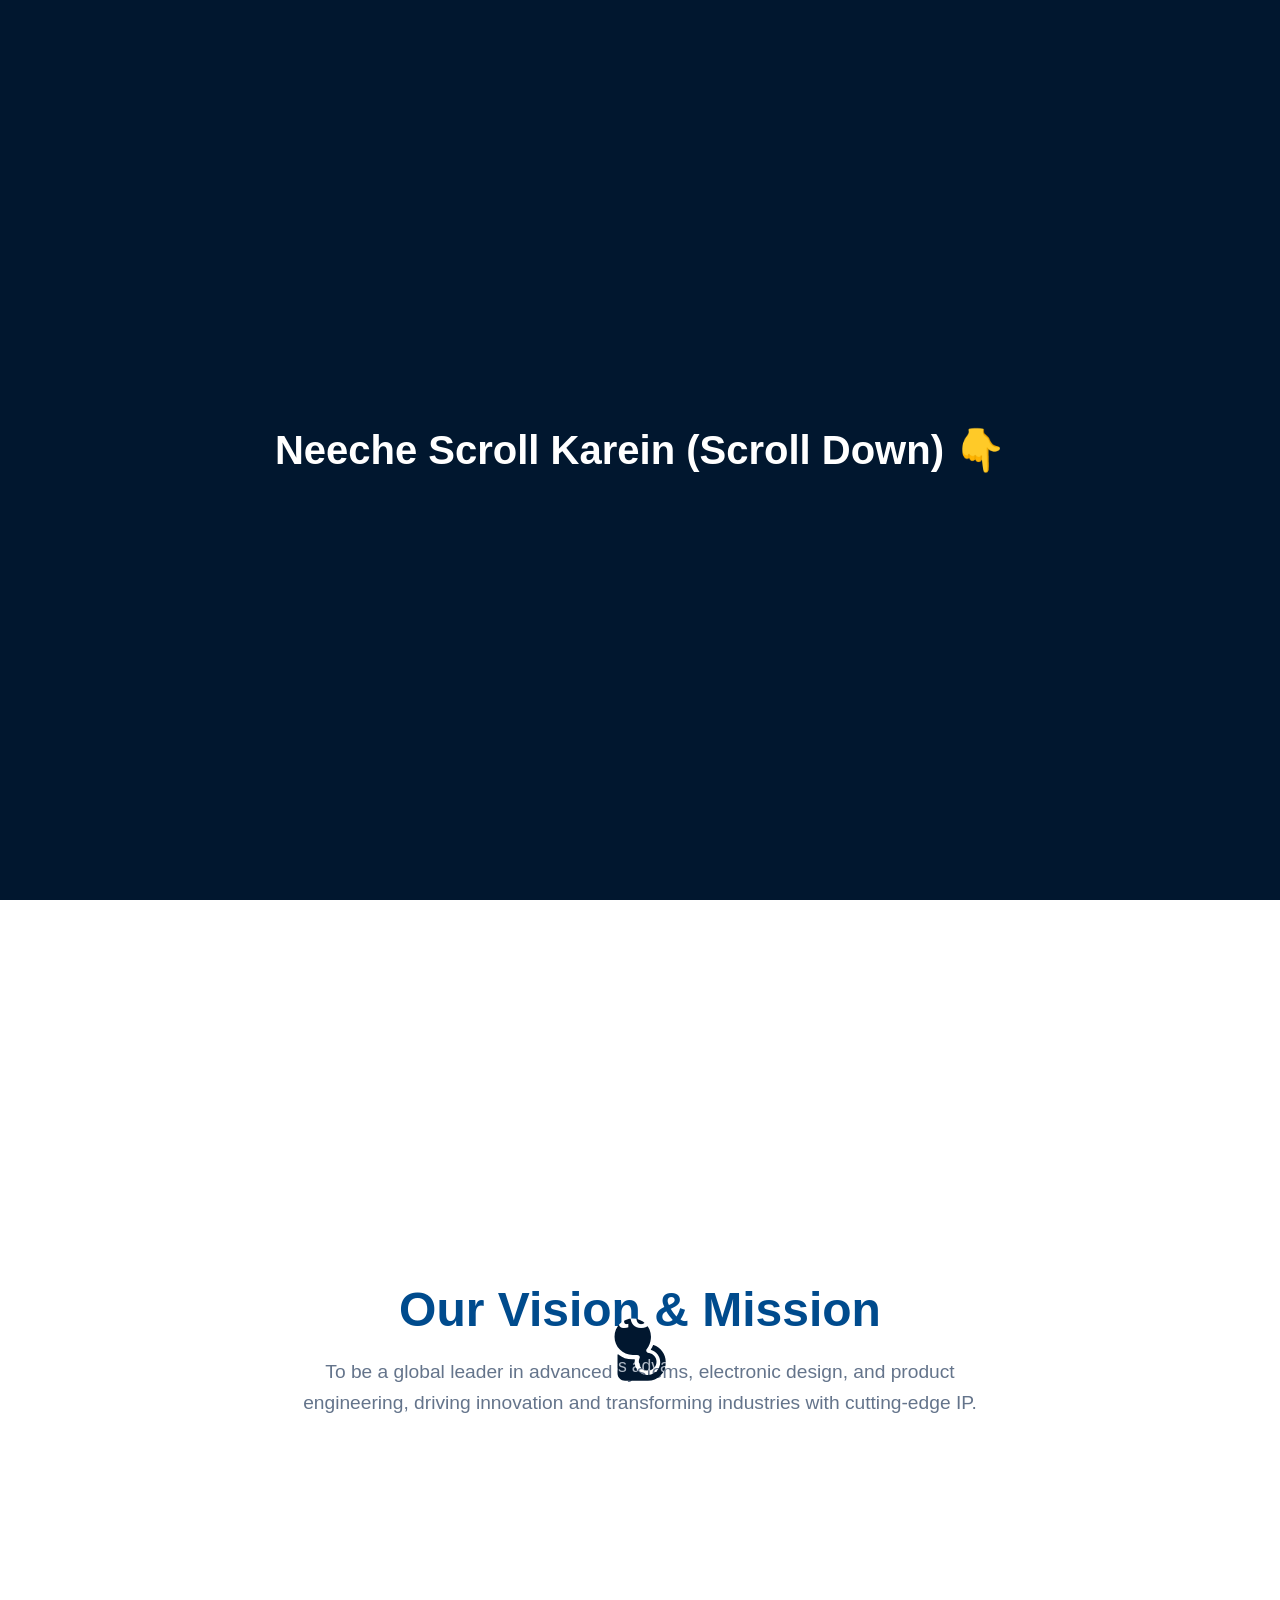
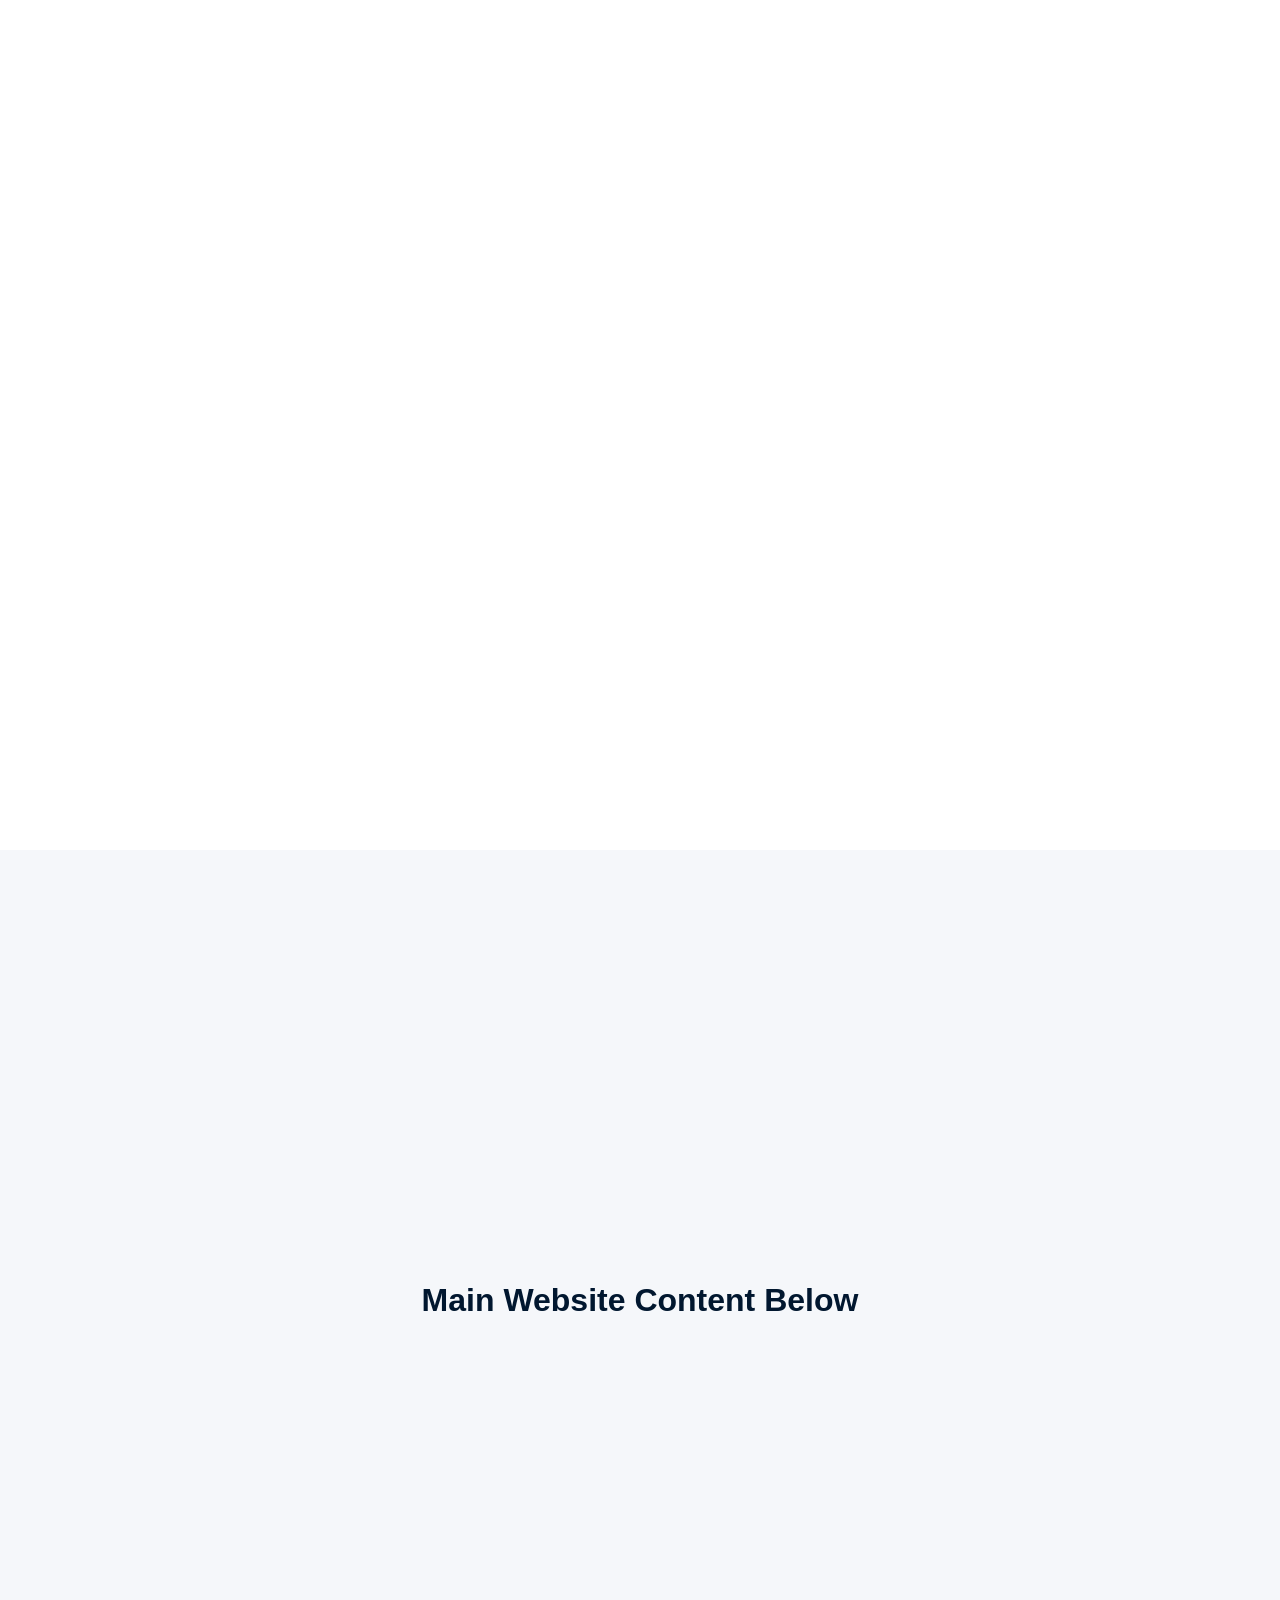
==== commit e2016afe: "Updated homepage" ====
--- a/demo.html
+++ b/demo.html
@@ -1,20 +1,10 @@
 <!DOCTYPE html>
 <html lang="en">
-
 <head>
     <meta charset="UTF-8">
     <meta name="viewport" content="width=device-width, initial-scale=1.0">
-    <title>BharYat - Inline Search Expand Demo</title>
-    <link href="https://fonts.googleapis.com/css2?family=Inter:wght@400;500;600;700;800&display=swap" rel="stylesheet">
+    <title>Q-Shape Mask Scroll Zoom Effect</title>
     <style>
-        :root {
-            --bg-primary: #111827;
-            --primary: #00D084;
-            --text: #ffffff;
-            --text-secondary: #64748B;
-            --transition: 400ms cubic-bezier(.4, 0, .2, 1);
-        }
-
         * {
             margin: 0;
             padding: 0;
@@ -22,247 +12,184 @@
         }
 
         body {
-            font-family: "Inter", sans-serif;
-            background: var(--bg-primary);
-            color: var(--text);
-            min-height: 100vh;
-            display: flex;
-            justify-content: center;
-            align-items: center;
+            font-family: 'Poppins', sans-serif;
+            background-color: #01172F;
+            color: #ffffff;
+            overflow-x: hidden;
         }
 
-        .sourceq-section {
-            background: var(--bg-primary);
-            padding: 60px 20px;
-            width: 100%;
-            max-width: 1200px;
+        /* Hero / First section */
+        .hero-banner {
+            height: 100vh;
+            display: flex;
+            align-items: center;
+            justify-content: center;
+            background: #01172F;
+            text-align: center;
         }
 
-        .step-row {
-            display: flex;
-            align-items: center;
-            justify-content: space-between;
-            gap: 60px;
-            background: linear-gradient(135deg, rgba(15, 23, 42, 0.85), rgba(5, 8, 22, 0.95));
-            border: 1px solid rgba(101, 167, 255, 0.2);
-            border-radius: 28px;
-            padding: 50px;
-            box-shadow: 0 30px 60px rgba(0, 0, 0, 0.6);
-        }
-
-        .step-text {
-            flex: 1;
-            max-width: 500px;
-        }
-
-        .step-number {
-            display: inline-block;
-            font-size: 18px;
-            font-weight: 700;
-            color: var(--primary);
-            background: rgba(0, 208, 132, 0.1);
-            padding: 8px 16px;
-            border-radius: 8px;
-            margin-bottom: 20px;
-            border: 1px solid rgba(0, 208, 132, 0.3);
-        }
-
-        .step-text h3 {
-            font-size: 38px;
-            margin-bottom: 20px;
+        .hero-banner h1 {
+            font-size: 2.5rem;
             color: #ffffff;
         }
 
-        .step-text p {
-            font-size: 17px;
-            color: #aeb8c5;
-            line-height: 1.6;
+        /* Scroll container jo animation ke liye scrolling height dega */
+        .zoom-scroll-section {
+            position: relative;
+            height: 350vh;
+            background-color: #ffffff;
         }
 
-        .step-visual {
-            flex: 1;
+        /* Sticky container jo scroll ke dauran screen par fix rahega */
+        .zoom-sticky-wrapper {
+            position: sticky;
+            top: 0;
+            height: 100vh;
+            width: 100vw;
             display: flex;
+            align-items: center;
             justify-content: center;
+            overflow: hidden;
+            background-color: #ffffff;
         }
 
-        /* Dashboard Mockup Card */
-        .dashboard-mockup {
-            width: 100%;
-            height: 350px;
-            border-radius: 20px;
-            overflow: hidden;
-            position: relative;
-            border: 1px solid rgba(255, 255, 255, 0.1);
+        /* Piche ka main page content jo Q khulne ke baad dikhega */
+        .revealed-content {
+            position: absolute;
+            inset: 0;
+            display: flex;
+            flex-direction: column;
+            align-items: center;
+            justify-content: center;
+            text-align: center;
+            background-color: #ffffff;
+            color: #01172F;
+            z-index: 1;
+            padding: 20px;
         }
 
-        /* Background Image blur effect */
-        .dashboard-mockup img.card-bg {
+        .revealed-content h2 {
+            font-size: 3rem;
+            color: #004B8D;
+            margin-bottom: 20px;
+        }
+
+        .revealed-content p {
+            font-size: 1.2rem;
+            max-width: 700px;
+            line-height: 1.6;
+            color: #64748B;
+        }
+
+        /* Q-Shape Mask Layer jo shuru mein screen par rahegi aur zoom hokar gayab hogi */
+        .q-mask-layer {
+            position: absolute;
+            inset: 0;
             width: 100%;
             height: 100%;
-            object-fit: cover;
-            transition: filter var(--transition), transform var(--transition);
+            background: #01172F; /* Q shape ke andar ka background color */
+            display: flex;
+            flex-direction: column;
+            align-items: center;
+            justify-content: center;
+            text-align: center;
+            color: #ffffff;
+            z-index: 2;
+            
+            /* Aapke diye gaye SVG path se Q shape mask apply kiya gaya hai */
+            -webkit-mask-image: url("data:image/svg+xml,%3Csvg xmlns='http://www.w3.org/2000/svg' viewBox='0 0 1908 760'%3E%3Cpath d='M924.953 405.872C923.141 405.984 921.312 406.042 919.472 406.042C871.463 406.042 832.543 367.122 832.543 319.112C832.543 271.104 871.463 232.184 919.472 232.184C967.481 232.184 1006.4 271.104 1006.4 319.112C1006.4 326.75 1005.42 334.158 1003.57 341.215C1001.98 349.127 998.706 357.868 993.806 366.489C991.801 370.018 989.639 373.322 987.373 376.366C986.949 376.786 986.556 377.237 986.196 377.715L986.069 377.887L985.965 378.032C985.861 378.179 985.762 378.328 985.665 378.479C985.568 378.631 985.475 378.784 985.385 378.939L985.231 379.13L985.075 379.323L985.126 379.41C984.249 381.092 983.754 382.999 983.754 385.022C983.754 391.782 989.287 397.264 996.113 397.264C996.338 397.264 996.562 397.258 996.783 397.246C996.979 397.235 997.173 397.221 997.366 397.201C1017.47 400.425 1032.82 417.846 1032.82 438.853C1032.82 462.151 1013.93 481.039 990.635 481.039C967.336 481.039 948.448 462.151 948.448 438.853C948.448 435.201 948.912 431.658 949.784 428.279L949.771 428.26C950.837 425.877 951.867 422.456 953.02 417.545C953.02 409.958 946.736 406.253 940.039 406.253L939.598 406.248L939.483 406.245C939.02 406.237 938.443 406.23 938.214 406.253C935.039 406.302 931.969 406.158 928.63 405.872C928.017 405.935 927.339 405.909 926.664 405.884H926.644C926.063 405.861 925.486 405.839 924.953 405.872ZM846.702 405.22V493.479C846.702 513.247 862.729 529.273 882.497 529.273H991.584C1038.65 529.273 1076.81 491.117 1076.81 444.049V439.787C1076.81 402.174 1052.44 370.251 1018.63 358.944C1017.43 358.543 1016.14 359.184 1015.67 360.359C1013.07 366.92 1009.82 373.157 1006.01 378.995C1005.09 380.404 1005.81 382.327 1007.42 382.823C1032.3 390.49 1050.39 413.666 1050.39 441.065C1050.39 474.72 1023.11 502.001 989.453 502.001C955.8 502.001 928.518 474.72 928.518 441.065C928.518 437.155 928.887 433.33 929.591 429.624C929.904 427.975 928.548 426.44 926.876 426.588C923.767 426.863 920.619 427.004 917.438 427.004C892.169 427.004 868.972 418.135 850.788 403.339C849.18 402.031 846.702 403.146 846.702 405.22Z'/%3E%3C/svg%3E");
+            mask-image: url("data:image/svg+xml,%3Csvg xmlns='http://www.w3.org/2000/svg' viewBox='0 0 1908 760'%3E%3Cpath d='M924.953 405.872C923.141 405.984 921.312 406.042 919.472 406.042C871.463 406.042 832.543 367.122 832.543 319.112C832.543 271.104 871.463 232.184 919.472 232.184C967.481 232.184 1006.4 271.104 1006.4 319.112C1006.4 326.75 1005.42 334.158 1003.57 341.215C1001.98 349.127 998.706 357.868 993.806 366.489C991.801 370.018 989.639 373.322 987.373 376.366C986.949 376.786 986.556 377.237 986.196 377.715L986.069 377.887L985.965 378.032C985.861 378.179 985.762 378.328 985.665 378.479C985.568 378.631 985.475 378.784 985.385 378.939L985.231 379.13L985.075 379.323L985.126 379.41C984.249 381.092 983.754 382.999 983.754 385.022C983.754 391.782 989.287 397.264 996.113 397.264C996.338 397.264 996.562 397.258 996.783 397.246C996.979 397.235 997.173 397.221 997.366 397.201C1017.47 400.425 1032.82 417.846 1032.82 438.853C1032.82 462.151 1013.93 481.039 990.635 481.039C967.336 481.039 948.448 462.151 948.448 438.853C948.448 435.201 948.912 431.658 949.784 428.279L949.771 428.26C950.837 425.877 951.867 422.456 953.02 417.545C953.02 409.958 946.736 406.253 940.039 406.253L939.598 406.248L939.483 406.245C939.02 406.237 938.443 406.23 938.214 406.253C935.039 406.302 931.969 406.158 928.63 405.872C928.017 405.935 927.339 405.909 926.664 405.884H926.644C926.063 405.861 925.486 405.839 924.953 405.872ZM846.702 405.22V493.479C846.702 513.247 862.729 529.273 882.497 529.273H991.584C1038.65 529.273 1076.81 491.117 1076.81 444.049V439.787C1076.81 402.174 1052.44 370.251 1018.63 358.944C1017.43 358.543 1016.14 359.184 1015.67 360.359C1013.07 366.92 1009.82 373.157 1006.01 378.995C1005.09 380.404 1005.81 382.327 1007.42 382.823C1032.3 390.49 1050.39 413.666 1050.39 441.065C1050.39 474.72 1023.11 502.001 989.453 502.001C955.8 502.001 928.518 474.72 928.518 441.065C928.518 437.155 928.887 433.33 929.591 429.624C929.904 427.975 928.548 426.44 926.876 426.588C923.767 426.863 920.619 427.004 917.438 427.004C892.169 427.004 868.972 418.135 850.788 403.339C849.18 402.031 846.702 403.146 846.702 405.22Z'/%3E%3C/svg%3E");
+            
+            mask-repeat: no-repeat;
+            -webkit-mask-repeat: no-repeat;
+            mask-position: center;
+            -webkit-mask-position: center;
+            
+            mask-size: 400px; /* Shuruati size */
+            -webkit-mask-size: 400px;
+            will-change: mask-size, -webkit-mask-size, opacity;
         }
 
-        .dashboard-mockup.search-active img.card-bg {
-            filter: blur(8px) brightness(0.5);
-            transform: scale(1.05);
+        .q-mask-layer h2 {
+            font-size: 2.5rem;
+            margin-bottom: 15px;
         }
 
-        /* Initial Green Search Icon Button */
-        .floating-badge {
-            position: absolute;
-            width: 65px;
-            height: 65px;
-            border-radius: 18px;
-            display: flex;
-            justify-content: center;
-            align-items: center;
-            z-index: 10;
-            border: 2px solid rgba(255, 255, 255, 0.2);
-            background: #00D084;
-            top: 20px;
-            left: 20px;
-            cursor: pointer;
-            box-shadow: 0 15px 35px rgba(0, 208, 132, 0.4);
-            transition: all var(--transition);
+        .q-mask-layer p {
+            font-size: 1.1rem;
+            max-width: 600px;
+            padding: 0 20px;
+            line-height: 1.6;
+            color: #aeb8c5;
         }
 
-        .floating-badge:hover {
-            transform: scale(1.08);
-            background: #00f5a0;
-        }
-
-        /* Stretchable Search Bar */
-        .expandable-search-bar {
-            position: absolute;
-            top: 20px;
-            left: 20px;
-            width: 65px;
-            height: 65px;
-            background: rgba(15, 23, 42, 0.95);
-            border: 1px solid rgba(0, 208, 132, 0.5);
-            border-radius: 18px;
+        /* Next Section */
+        .next-section {
+            height: 100vh;
+            background-color: #f5f7fa;
+            color: #01172F;
             display: flex;
             align-items: center;
-            padding: 0 15px;
-            z-index: 15;
-            opacity: 0;
-            pointer-events: none;
-            transition: all var(--transition);
-            box-shadow: 0 20px 40px rgba(0,0,0,0.5);
-        }
-
-        .dashboard-mockup.search-active .expandable-search-bar {
-            width: calc(100% - 40px);
-            opacity: 1;
-            pointer-events: auto;
-        }
-
-        .expandable-search-bar form {
-            width: 100%;
-            display: flex;
-            align-items: center;
-            gap: 10px;
-        }
-
-        .expandable-search-bar input {
-            width: 100%;
-            background: transparent;
-            border: none;
-            color: #fff;
-            font-size: 16px;
-            outline: none;
-        }
-
-        .expandable-search-bar input::placeholder {
-            color: var(--text-secondary);
-        }
-
-        .search-close-btn {
-            background: none;
-            border: none;
-            color: var(--text-secondary);
-            font-size: 20px;
-            cursor: pointer;
-            transition: var(--transition);
-        }
-
-        .search-close-btn:hover {
-            color: #fff;
+            justify-content: center;
+            font-size: 2rem;
+            font-weight: bold;
         }
     </style>
 </head>
-
 <body>
 
-    <section class="sourceq-section">
-        <div class="step-row">
-            <div class="step-text">
-                <span class="step-number">01</span><span>Search Faster.</span>
-                <h3>Qradar</h3>
-                <p>Search millions of components instantly with our AI-powered engine. Upload your BOM and let the system do the heavy lifting.</p>
+    <div class="hero-banner">
+        <h1>Neeche Scroll Karein (Scroll Down) 👇</h1>
+    </div>
+
+    <!-- Scroll Zoom Section -->
+    <section class="zoom-scroll-section" id="zoomSection">
+        <div class="zoom-sticky-wrapper">
+            
+            <!-- Piche ka main content jo Q khulne par reveal hoga -->
+            <div class="revealed-content">
+                <h2>Our Vision & Mission</h2>
+                <p>To be a global leader in advanced systems, electronic design, and product engineering, driving innovation and transforming industries with cutting-edge IP.</p>
             </div>
-            <div class="step-visual">
-                <div class="dashboard-mockup" id="mockupCard">
-                    <img class="card-bg" src="https://encrypted-tbn0.gstatic.com/images?q=tbn:ANd9GcQrwW61DFlYi2pDaXzEnmtFLI_JWGjNCO8o7aMrxUFM6A&s=10" alt="Search Dashboard">
-                    
-                    <div class="floating-badge" id="searchIconBtn" title="Click to search">
-                        <span style="font-size: 24px; color: #fff;">🔍</span>
-                    </div>
 
-                    <div class="expandable-search-bar" id="searchBar">
-                        <form id="inlineSearchForm" onsubmit="handleInlineSearch(event)">
-                            <span style="font-size: 20px;">🔍</span>
-                            <input type="text" id="inlineSearchInput" placeholder="Search components..." autocomplete="off">
-                            <button type="button" class="search-close-btn" id="closeSearchBtn">&times;</button>
-                        </form>
-                    </div>
-                </div>
+            <!-- Q Shape Masked Layer -->
+            <div class="q-mask-layer" id="qMaskLayer">
+                <h2>Welcome to BAS Tech</h2>
+                <p>Engineering excellence across advanced electronic systems and product engineering.</p>
             </div>
+
         </div>
     </section>
 
+    <div class="next-section">
+        <p>Main Website Content Below</p>
+    </div>
+
     <script>
-        const mockupCard = document.getElementById('mockupCard');
-        const searchIconBtn = document.getElementById('searchIconBtn');
-        const searchBar = document.getElementById('searchBar');
-        const closeSearchBtn = document.getElementById('closeSearchBtn');
-        const inlineSearchInput = document.getElementById('inlineSearchInput');
+        window.addEventListener('scroll', function() {
+            const section = document.getElementById('zoomSection');
+            const maskLayer = document.getElementById('qMaskLayer');
+            
+            const rect = section.getBoundingClientRect();
+            const sectionHeight = section.offsetHeight - window.innerHeight;
+            
+            let progress = -rect.top / sectionHeight;
+            progress = Math.max(0, Math.min(1, progress));
 
-        // Open search bar on clicking green icon
-        searchIconBtn.addEventListener('click', (e) => {
-            e.stopPropagation(); // Prevent document click from immediately triggering
-            mockupCard.classList.add('search-active');
-            inlineSearchInput.focus();
-        });
+            // Scroll ke sath mask ka size 400px se expand hokar 4500px tak jayega
+            let currentSize = 400 + Math.pow(progress, 1.8) * 4500;
+            
+            maskLayer.style.maskSize = `${currentSize}px`;
+            maskLayer.style.webkitMaskSize = `${currentSize}px`;
 
-        // Close on clicking 'X' button
-        closeSearchBtn.addEventListener('click', (e) => {
-            e.stopPropagation();
-            mockupCard.classList.remove('search-active');
-            inlineSearchInput.value = '';
-        });
-
-        // Close when clicking anywhere else on the screen
-        document.addEventListener('click', (e) => {
-            if (mockupCard.classList.contains('search-active')) {
-                // Check if the click is outside the search bar and icon
-                if (!searchBar.contains(e.target) && !searchIconBtn.contains(e.target)) {
-                    mockupCard.classList.remove('search-active');
-                    inlineSearchInput.value = '';
-                }
+            // Jab animation khatam hone lage toh mask layer fade out ho jaye
+            if (progress > 0.85) {
+                let opacityVal = (1 - progress) / 0.15;
+                maskLayer.style.opacity = opacityVal;
+            } else {
+                maskLayer.style.opacity = 1;
             }
         });
-
-        // Handle form submission / navigation
-        function handleInlineSearch(event) {
-            event.preventDefault();
-            const query = inlineSearchInput.value.trim();
-            if (query) {
-                window.location.href = `search-results.html?q=${encodeURIComponent(query)}`;
-            }
-        }
     </script>
 </body>
-
 </html>
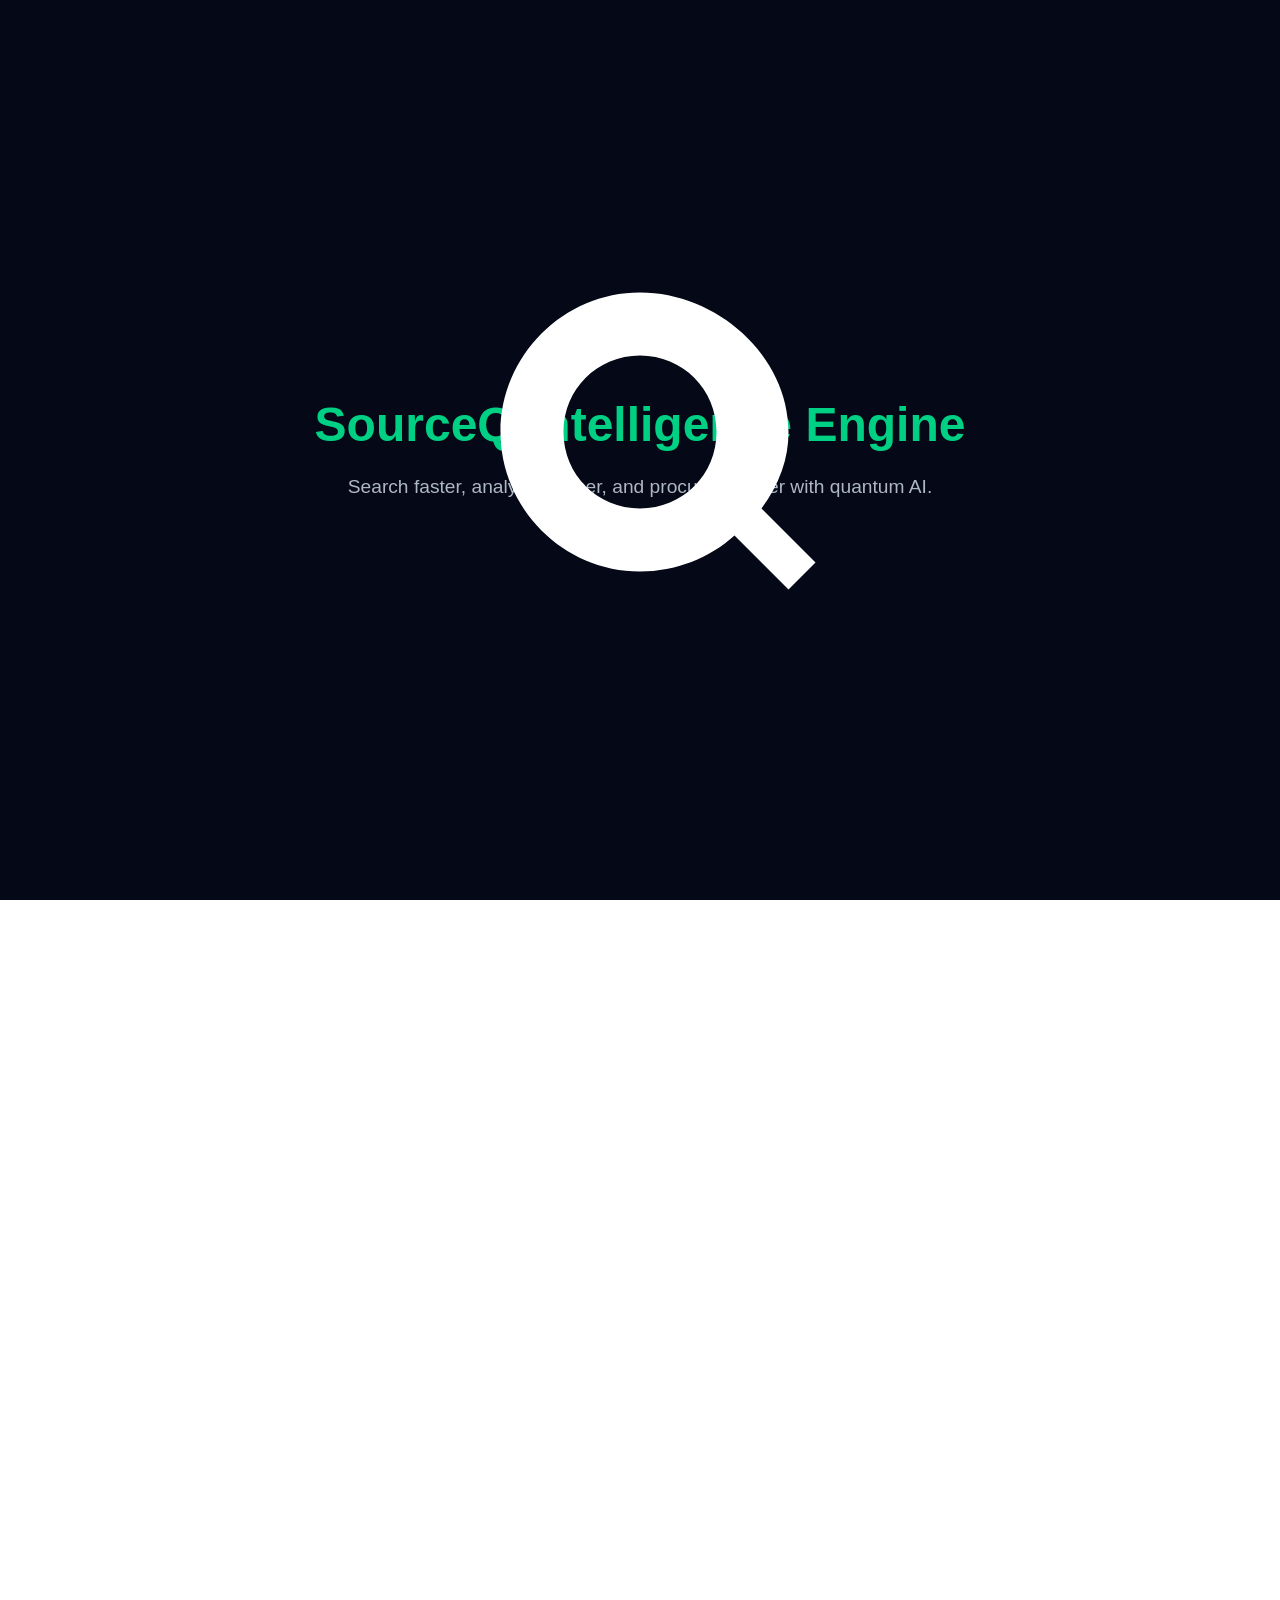
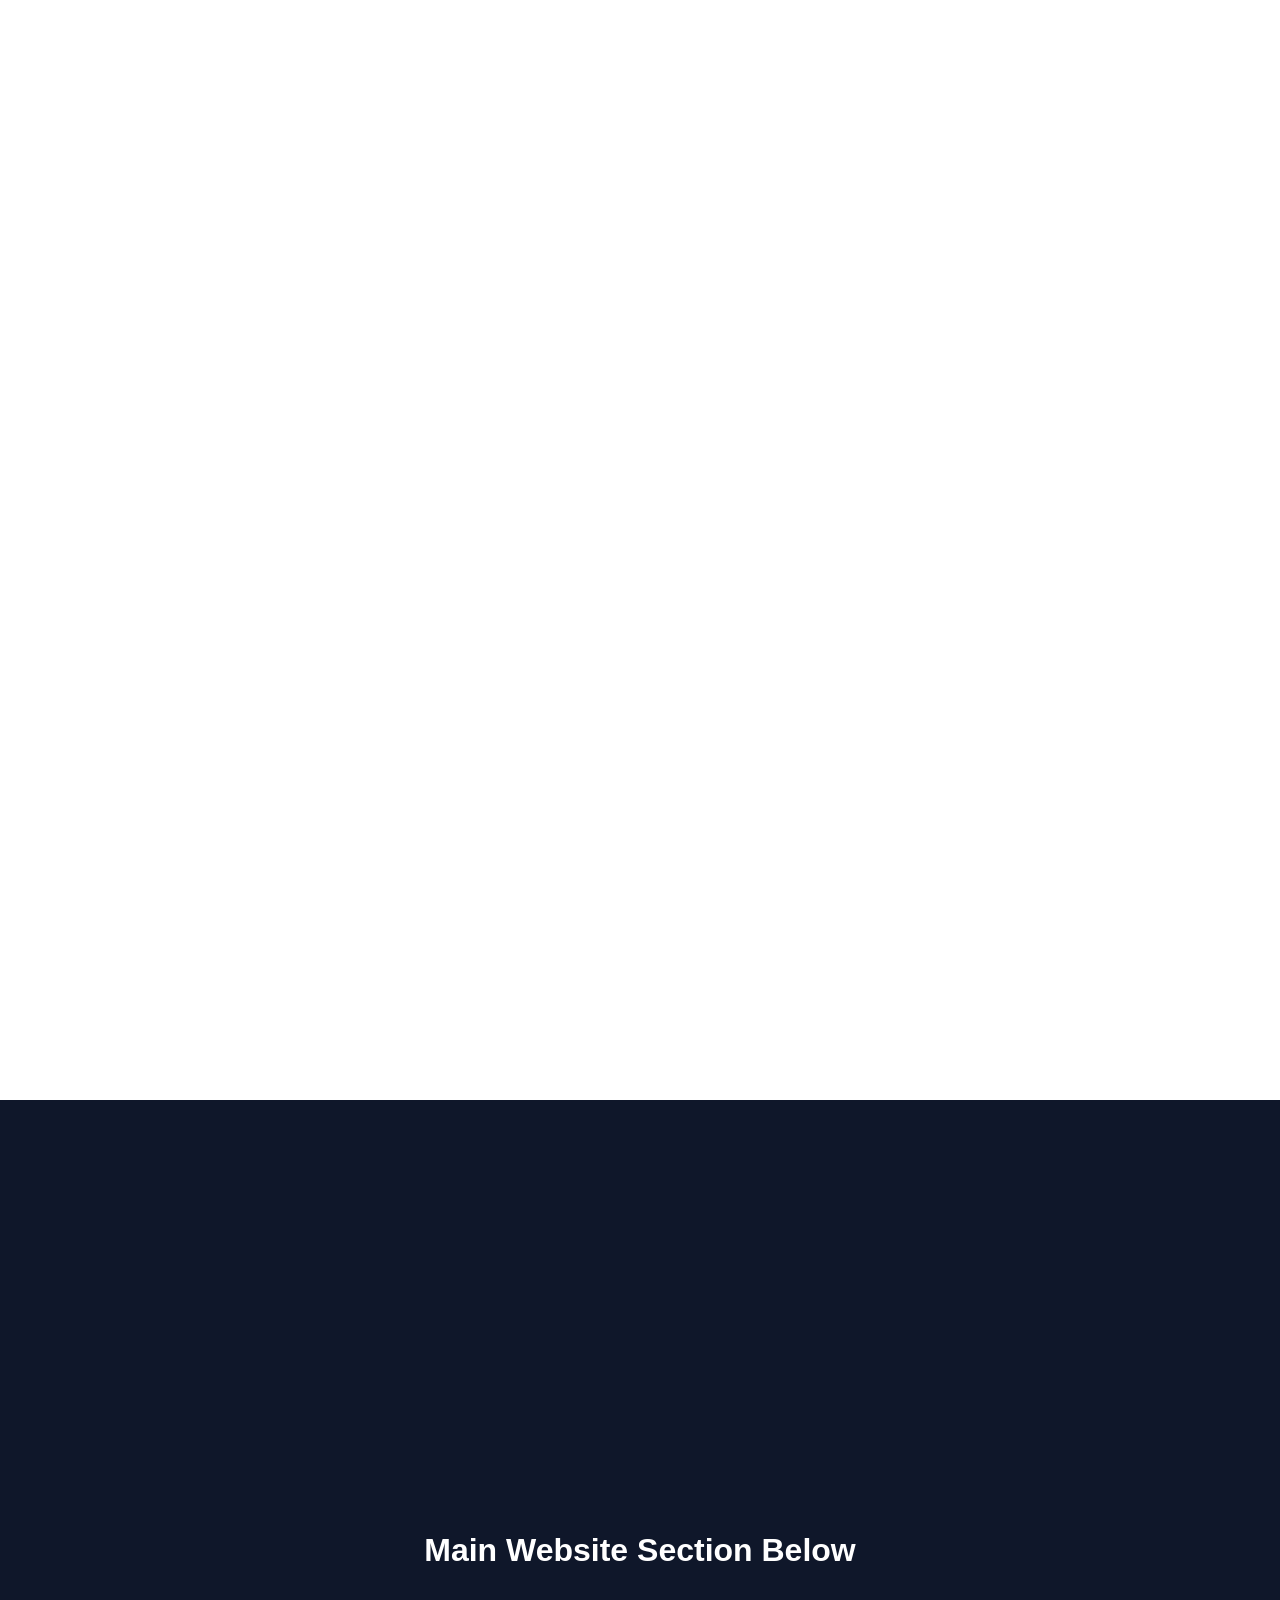
==== commit a08cf580: "Updated homepage" ====
--- a/demo.html
+++ b/demo.html
@@ -3,7 +3,7 @@
 <head>
     <meta charset="UTF-8">
     <meta name="viewport" content="width=device-width, initial-scale=1.0">
-    <title>Q-Shape Mask Scroll Zoom Effect</title>
+    <title>SourceQ Zoom Intro Section</title>
     <style>
         * {
             margin: 0;
@@ -13,35 +13,20 @@
 
         body {
             font-family: 'Poppins', sans-serif;
-            background-color: #01172F;
-            color: #ffffff;
+            background-color: #ffffff;
+            color: #050816;
             overflow-x: hidden;
         }
 
-        /* Hero / First section */
-        .hero-banner {
-            height: 100vh;
-            display: flex;
-            align-items: center;
-            justify-content: center;
-            background: #01172F;
-            text-align: center;
-        }
-
-        .hero-banner h1 {
-            font-size: 2.5rem;
-            color: #ffffff;
-        }
-
-        /* Scroll container jo animation ke liye scrolling height dega */
-        .zoom-scroll-section {
+        /* 1. Scrollable Section taaki scroll karne par animation chale */
+        .sourceq-intro-section {
             position: relative;
-            height: 350vh;
+            height: 300vh;
             background-color: #ffffff;
         }
 
-        /* Sticky container jo scroll ke dauran screen par fix rahega */
-        .zoom-sticky-wrapper {
+        /* 2. Sticky Wrapper jo scroll ke dauran screen par locked rahega */
+        .sourceq-sticky-wrapper {
             position: sticky;
             top: 0;
             height: 100vh;
@@ -53,8 +38,8 @@
             background-color: #ffffff;
         }
 
-        /* Piche ka main page content jo Q khulne ke baad dikhega */
-        .revealed-content {
+        /* 3. Piche ka Main Website Content (Dark Theme) */
+        .main-website-content {
             position: absolute;
             inset: 0;
             display: flex;
@@ -62,72 +47,49 @@
             align-items: center;
             justify-content: center;
             text-align: center;
-            background-color: #ffffff;
-            color: #01172F;
+            background-color: #050816;
+            color: #ffffff;
             z-index: 1;
             padding: 20px;
         }
 
-        .revealed-content h2 {
+        .main-website-content h2 {
             font-size: 3rem;
-            color: #004B8D;
+            color: #00D084;
             margin-bottom: 20px;
         }
 
-        .revealed-content p {
+        .main-website-content p {
             font-size: 1.2rem;
             max-width: 700px;
-            line-height: 1.6;
-            color: #64748B;
-        }
-
-        /* Q-Shape Mask Layer jo shuru mein screen par rahegi aur zoom hokar gayab hogi */
-        .q-mask-layer {
-            position: absolute;
-            inset: 0;
-            width: 100%;
-            height: 100%;
-            background: #01172F; /* Q shape ke andar ka background color */
-            display: flex;
-            flex-direction: column;
-            align-items: center;
-            justify-content: center;
-            text-align: center;
-            color: #ffffff;
-            z-index: 2;
-            
-            /* Aapke diye gaye SVG path se Q shape mask apply kiya gaya hai */
-            -webkit-mask-image: url("data:image/svg+xml,%3Csvg xmlns='http://www.w3.org/2000/svg' viewBox='0 0 1908 760'%3E%3Cpath d='M924.953 405.872C923.141 405.984 921.312 406.042 919.472 406.042C871.463 406.042 832.543 367.122 832.543 319.112C832.543 271.104 871.463 232.184 919.472 232.184C967.481 232.184 1006.4 271.104 1006.4 319.112C1006.4 326.75 1005.42 334.158 1003.57 341.215C1001.98 349.127 998.706 357.868 993.806 366.489C991.801 370.018 989.639 373.322 987.373 376.366C986.949 376.786 986.556 377.237 986.196 377.715L986.069 377.887L985.965 378.032C985.861 378.179 985.762 378.328 985.665 378.479C985.568 378.631 985.475 378.784 985.385 378.939L985.231 379.13L985.075 379.323L985.126 379.41C984.249 381.092 983.754 382.999 983.754 385.022C983.754 391.782 989.287 397.264 996.113 397.264C996.338 397.264 996.562 397.258 996.783 397.246C996.979 397.235 997.173 397.221 997.366 397.201C1017.47 400.425 1032.82 417.846 1032.82 438.853C1032.82 462.151 1013.93 481.039 990.635 481.039C967.336 481.039 948.448 462.151 948.448 438.853C948.448 435.201 948.912 431.658 949.784 428.279L949.771 428.26C950.837 425.877 951.867 422.456 953.02 417.545C953.02 409.958 946.736 406.253 940.039 406.253L939.598 406.248L939.483 406.245C939.02 406.237 938.443 406.23 938.214 406.253C935.039 406.302 931.969 406.158 928.63 405.872C928.017 405.935 927.339 405.909 926.664 405.884H926.644C926.063 405.861 925.486 405.839 924.953 405.872ZM846.702 405.22V493.479C846.702 513.247 862.729 529.273 882.497 529.273H991.584C1038.65 529.273 1076.81 491.117 1076.81 444.049V439.787C1076.81 402.174 1052.44 370.251 1018.63 358.944C1017.43 358.543 1016.14 359.184 1015.67 360.359C1013.07 366.92 1009.82 373.157 1006.01 378.995C1005.09 380.404 1005.81 382.327 1007.42 382.823C1032.3 390.49 1050.39 413.666 1050.39 441.065C1050.39 474.72 1023.11 502.001 989.453 502.001C955.8 502.001 928.518 474.72 928.518 441.065C928.518 437.155 928.887 433.33 929.591 429.624C929.904 427.975 928.548 426.44 926.876 426.588C923.767 426.863 920.619 427.004 917.438 427.004C892.169 427.004 868.972 418.135 850.788 403.339C849.18 402.031 846.702 403.146 846.702 405.22Z'/%3E%3C/svg%3E");
-            mask-image: url("data:image/svg+xml,%3Csvg xmlns='http://www.w3.org/2000/svg' viewBox='0 0 1908 760'%3E%3Cpath d='M924.953 405.872C923.141 405.984 921.312 406.042 919.472 406.042C871.463 406.042 832.543 367.122 832.543 319.112C832.543 271.104 871.463 232.184 919.472 232.184C967.481 232.184 1006.4 271.104 1006.4 319.112C1006.4 326.75 1005.42 334.158 1003.57 341.215C1001.98 349.127 998.706 357.868 993.806 366.489C991.801 370.018 989.639 373.322 987.373 376.366C986.949 376.786 986.556 377.237 986.196 377.715L986.069 377.887L985.965 378.032C985.861 378.179 985.762 378.328 985.665 378.479C985.568 378.631 985.475 378.784 985.385 378.939L985.231 379.13L985.075 379.323L985.126 379.41C984.249 381.092 983.754 382.999 983.754 385.022C983.754 391.782 989.287 397.264 996.113 397.264C996.338 397.264 996.562 397.258 996.783 397.246C996.979 397.235 997.173 397.221 997.366 397.201C1017.47 400.425 1032.82 417.846 1032.82 438.853C1032.82 462.151 1013.93 481.039 990.635 481.039C967.336 481.039 948.448 462.151 948.448 438.853C948.448 435.201 948.912 431.658 949.784 428.279L949.771 428.26C950.837 425.877 951.867 422.456 953.02 417.545C953.02 409.958 946.736 406.253 940.039 406.253L939.598 406.248L939.483 406.245C939.02 406.237 938.443 406.23 938.214 406.253C935.039 406.302 931.969 406.158 928.63 405.872C928.017 405.935 927.339 405.909 926.664 405.884H926.644C926.063 405.861 925.486 405.839 924.953 405.872ZM846.702 405.22V493.479C846.702 513.247 862.729 529.273 882.497 529.273H991.584C1038.65 529.273 1076.81 491.117 1076.81 444.049V439.787C1076.81 402.174 1052.44 370.251 1018.63 358.944C1017.43 358.543 1016.14 359.184 1015.67 360.359C1013.07 366.92 1009.82 373.157 1006.01 378.995C1005.09 380.404 1005.81 382.327 1007.42 382.823C1032.3 390.49 1050.39 413.666 1050.39 441.065C1050.39 474.72 1023.11 502.001 989.453 502.001C955.8 502.001 928.518 474.72 928.518 441.065C928.518 437.155 928.887 433.33 929.591 429.624C929.904 427.975 928.548 426.44 926.876 426.588C923.767 426.863 920.619 427.004 917.438 427.004C892.169 427.004 868.972 418.135 850.788 403.339C849.18 402.031 846.702 403.146 846.702 405.22Z'/%3E%3C/svg%3E");
-            
-            mask-repeat: no-repeat;
-            -webkit-mask-repeat: no-repeat;
-            mask-position: center;
-            -webkit-mask-position: center;
-            
-            mask-size: 400px; /* Shuruati size */
-            -webkit-mask-size: 400px;
-            will-change: mask-size, -webkit-mask-size, opacity;
-        }
-
-        .q-mask-layer h2 {
-            font-size: 2.5rem;
-            margin-bottom: 15px;
-        }
-
-        .q-mask-layer p {
-            font-size: 1.1rem;
-            max-width: 600px;
-            padding: 0 20px;
             line-height: 1.6;
             color: #aeb8c5;
         }
 
-        /* Next Section */
+        /* 4. Q-Hole Zoom Element (Foreground Layer) */
+        .q-zoom-container {
+            position: absolute;
+            width: 450px;
+            height: 450px;
+            z-index: 2;
+            display: flex;
+            align-items: center;
+            justify-content: center;
+            pointer-events: auto;
+            will-change: transform;
+            transform-origin: center center;
+        }
+
+        .q-zoom-container svg {
+            width: 100%;
+            height: 100%;
+        }
+
+        /* 5. Next Section */
         .next-section {
             height: 100vh;
-            background-color: #f5f7fa;
-            color: #01172F;
+            background-color: #0f172a;
+            color: #ffffff;
             display: flex;
             align-items: center;
             justify-content: center;
@@ -138,37 +100,51 @@
 </head>
 <body>
 
-    <div class="hero-banner">
-        <h1>Neeche Scroll Karein (Scroll Down) 👇</h1>
-    </div>
-
-    <!-- Scroll Zoom Section -->
-    <section class="zoom-scroll-section" id="zoomSection">
-        <div class="zoom-sticky-wrapper">
+    <!-- Intro Zoom Section -->
+    <section class="sourceq-intro-section" id="introSection">
+        <div class="sourceq-sticky-wrapper">
             
-            <!-- Piche ka main content jo Q khulne par reveal hoga -->
-            <div class="revealed-content">
-                <h2>Our Vision & Mission</h2>
-                <p>To be a global leader in advanced systems, electronic design, and product engineering, driving innovation and transforming industries with cutting-edge IP.</p>
+            <!-- Piche ka main content jo Q ke andar se reveal hoga -->
+            <div class="main-website-content">
+                <h2>SourceQ Intelligence Engine</h2>
+                <p>Search faster, analyze deeper, and procure smarter with quantum AI.</p>
             </div>
 
-            <!-- Q Shape Masked Layer -->
-            <div class="q-mask-layer" id="qMaskLayer">
-                <h2>Welcome to BAS Tech</h2>
-                <p>Engineering excellence across advanced electronic systems and product engineering.</p>
+            <!-- Q Shape jiska outer area colored aur inner part transparent hai -->
+            <div class="q-zoom-container" id="qZoomContainer">
+                <svg viewBox="0 0 1000 1000">
+                    <path fill-rule="evenodd" fill="#ffffff" d="
+                        M 500, 150 
+                        C 330, 150 190, 290 190, 460 
+                        C 190, 630 330, 770 500, 770 
+                        C 580, 770 655, 740 710, 690 
+                        L 830, 810 
+                        L 890, 750 
+                        L 770, 630 
+                        C 810, 575 830, 520 830, 460 
+                        C 830, 290 670, 150 500, 150 
+                        Z
+                        M 500, 290
+                        C 595, 290 670, 365 670, 460
+                        C 670, 555 595, 630 500, 630
+                        C 405, 630 330, 555 330, 460
+                        C 330, 365 405, 290 500, 290
+                        Z" />
+                </svg>
             </div>
 
         </div>
     </section>
 
+    <!-- Normal Website Flow -->
     <div class="next-section">
-        <p>Main Website Content Below</p>
+        <p>Main Website Section Below</p>
     </div>
 
     <script>
         window.addEventListener('scroll', function() {
-            const section = document.getElementById('zoomSection');
-            const maskLayer = document.getElementById('qMaskLayer');
+            const section = document.getElementById('introSection');
+            const qContainer = document.getElementById('qZoomContainer');
             
             const rect = section.getBoundingClientRect();
             const sectionHeight = section.offsetHeight - window.innerHeight;
@@ -176,18 +152,15 @@
             let progress = -rect.top / sectionHeight;
             progress = Math.max(0, Math.min(1, progress));
 
-            // Scroll ke sath mask ka size 400px se expand hokar 4500px tak jayega
-            let currentSize = 400 + Math.pow(progress, 1.8) * 4500;
-            
-            maskLayer.style.maskSize = `${currentSize}px`;
-            maskLayer.style.webkitMaskSize = `${currentSize}px`;
+            // Smooth scaling: 1 se start hokar 40 tak expand hoga taaki poori screen cover ho jaye
+            let scaleValue = 1 + (progress * 40);
+            qContainer.style.transform = `scale(${scaleValue})`;
 
-            // Jab animation khatam hone lage toh mask layer fade out ho jaye
-            if (progress > 0.85) {
-                let opacityVal = (1 - progress) / 0.15;
-                maskLayer.style.opacity = opacityVal;
+            // Jab animation poori ho jaye toh mouse events enable karne ke liye
+            if (progress >= 0.95) {
+                qContainer.style.pointerEvents = 'none';
             } else {
-                maskLayer.style.opacity = 1;
+                qContainer.style.pointerEvents = 'auto';
             }
         });
     </script>
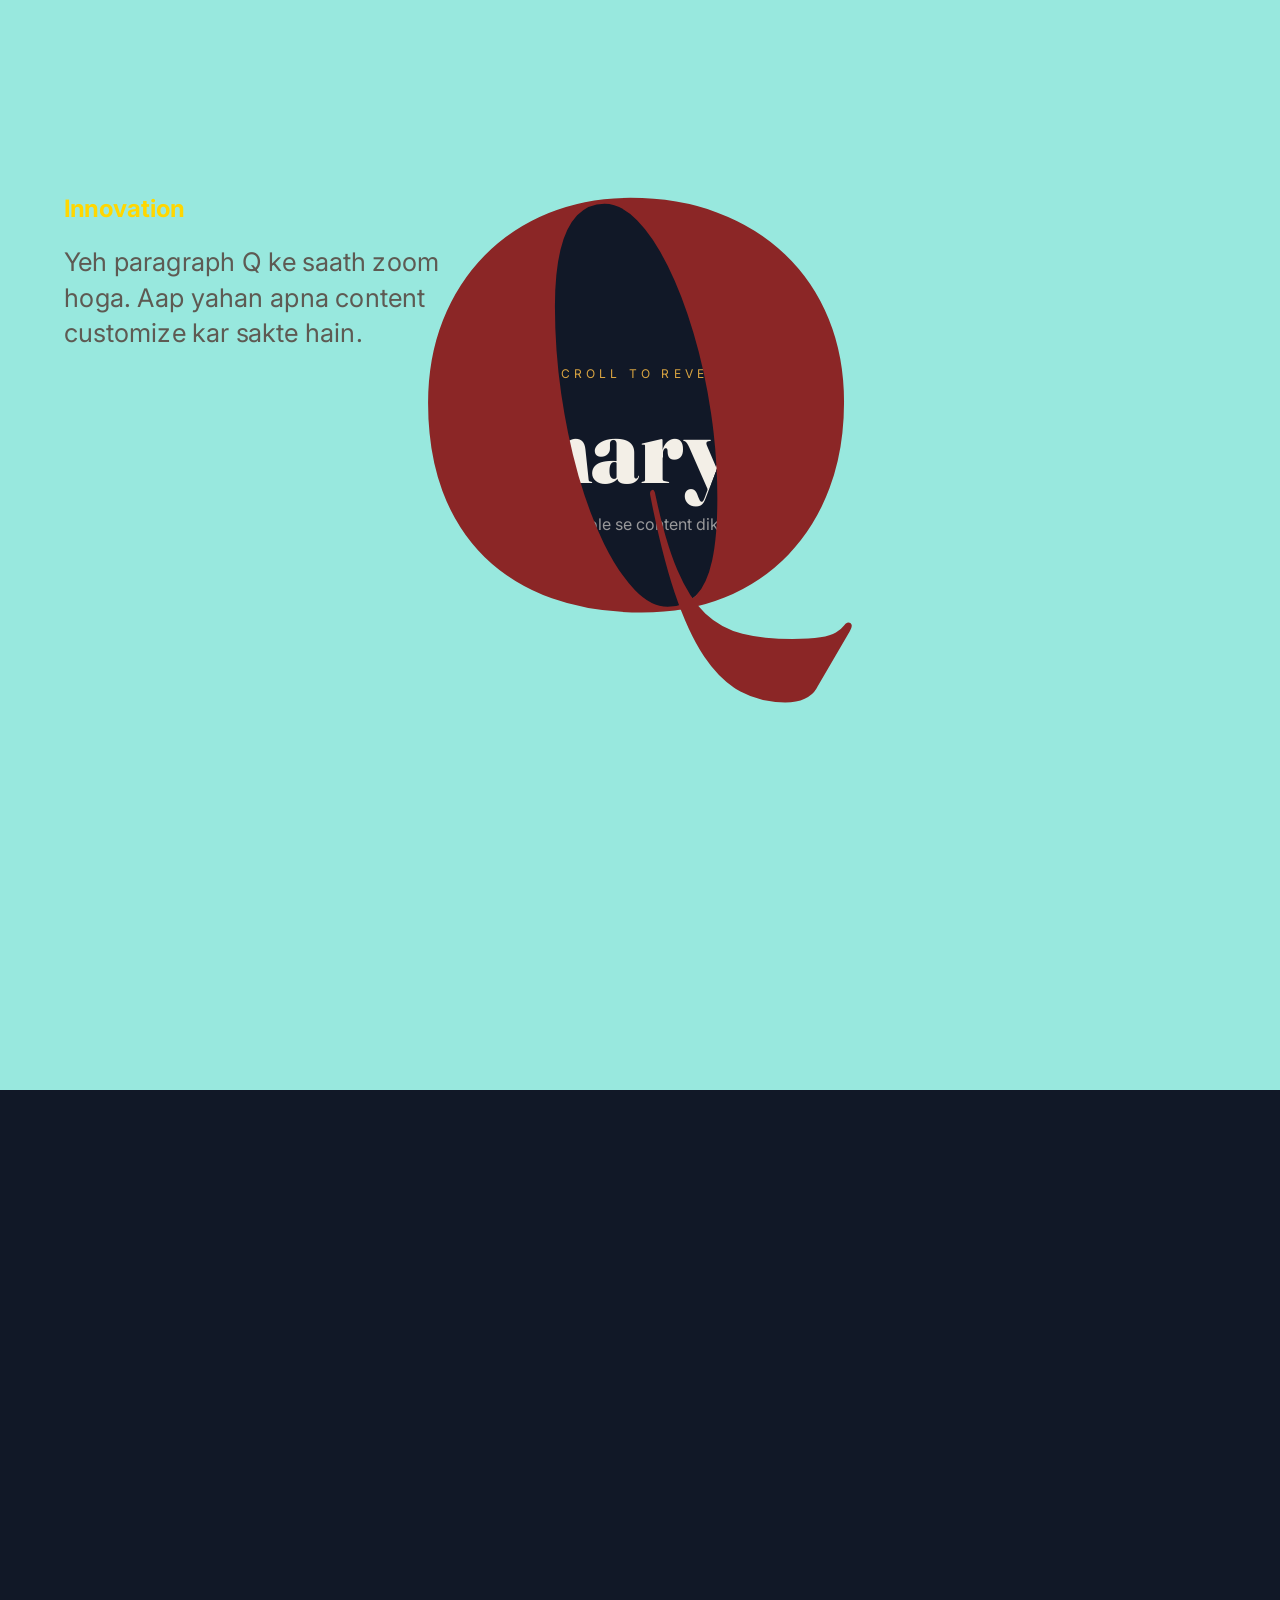
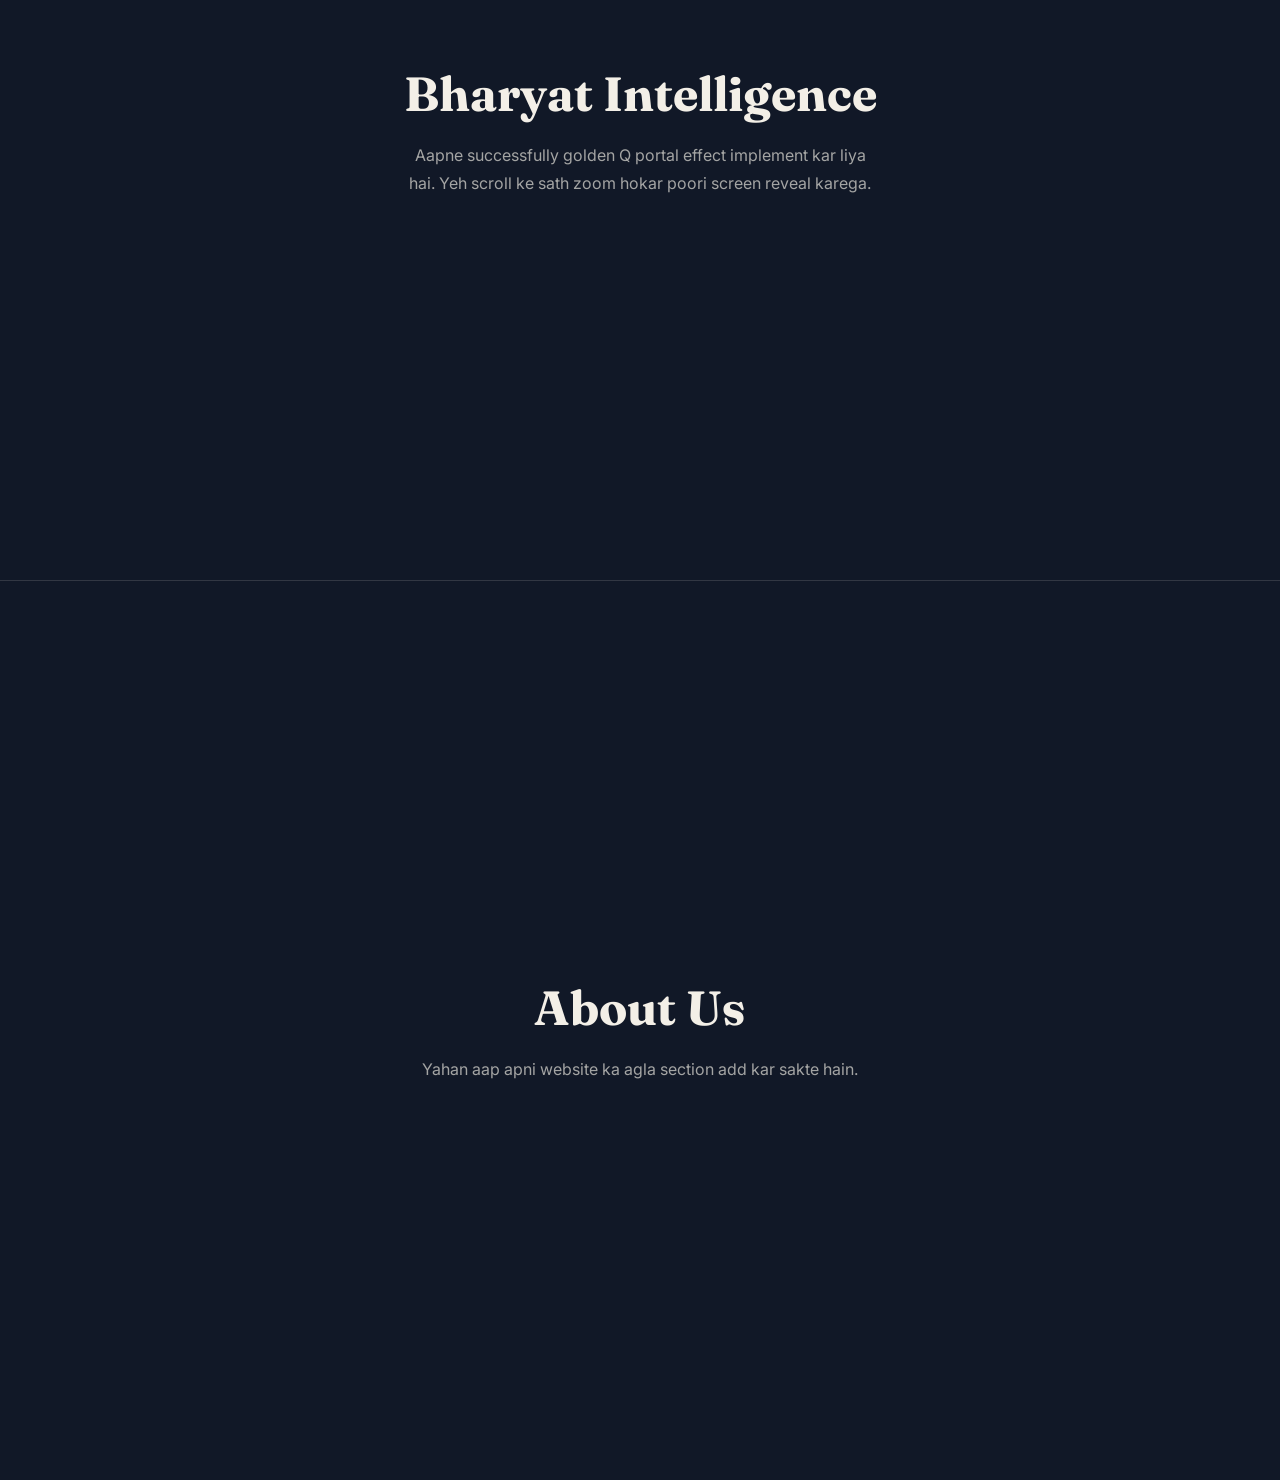
==== commit da6400c8: "Updated homepage" ====
--- a/demo.html
+++ b/demo.html
@@ -1,168 +1,215 @@
 <!DOCTYPE html>
-<html lang="en">
+<html lang="hi">
 <head>
-    <meta charset="UTF-8">
-    <meta name="viewport" content="width=device-width, initial-scale=1.0">
-    <title>SourceQ Zoom Intro Section</title>
-    <style>
-        * {
-            margin: 0;
-            padding: 0;
-            box-sizing: border-box;
-        }
-
-        body {
-            font-family: 'Poppins', sans-serif;
-            background-color: #ffffff;
-            color: #050816;
-            overflow-x: hidden;
-        }
-
-        /* 1. Scrollable Section taaki scroll karne par animation chale */
-        .sourceq-intro-section {
-            position: relative;
-            height: 300vh;
-            background-color: #ffffff;
-        }
-
-        /* 2. Sticky Wrapper jo scroll ke dauran screen par locked rahega */
-        .sourceq-sticky-wrapper {
-            position: sticky;
-            top: 0;
-            height: 100vh;
-            width: 100vw;
-            display: flex;
-            align-items: center;
-            justify-content: center;
-            overflow: hidden;
-            background-color: #ffffff;
-        }
-
-        /* 3. Piche ka Main Website Content (Dark Theme) */
-        .main-website-content {
-            position: absolute;
-            inset: 0;
-            display: flex;
-            flex-direction: column;
-            align-items: center;
-            justify-content: center;
-            text-align: center;
-            background-color: #050816;
-            color: #ffffff;
-            z-index: 1;
-            padding: 20px;
-        }
-
-        .main-website-content h2 {
-            font-size: 3rem;
-            color: #00D084;
-            margin-bottom: 20px;
-        }
-
-        .main-website-content p {
-            font-size: 1.2rem;
-            max-width: 700px;
-            line-height: 1.6;
-            color: #aeb8c5;
-        }
-
-        /* 4. Q-Hole Zoom Element (Foreground Layer) */
-        .q-zoom-container {
-            position: absolute;
-            width: 450px;
-            height: 450px;
-            z-index: 2;
-            display: flex;
-            align-items: center;
-            justify-content: center;
-            pointer-events: auto;
-            will-change: transform;
-            transform-origin: center center;
-        }
-
-        .q-zoom-container svg {
-            width: 100%;
-            height: 100%;
-        }
-
-        /* 5. Next Section */
-        .next-section {
-            height: 100vh;
-            background-color: #0f172a;
-            color: #ffffff;
-            display: flex;
-            align-items: center;
-            justify-content: center;
-            font-size: 2rem;
-            font-weight: bold;
-        }
-    </style>
+<meta charset="UTF-8">
+<meta name="viewport" content="width=device-width, initial-scale=1.0">
+<title>Bharyat — Golden Q Portal Reveal</title>
+<link rel="preconnect" href="https://fonts.googleapis.com">
+<link href="https://fonts.googleapis.com/css2?family=Fraunces:opsz,wght@9..144,300;9..144,600;9..144,900&family=Inter:wght@400;500;600&display=swap" rel="stylesheet">
+<style>
+  :root{
+    --ink:#111827;
+    --paper:#f3efe7;
+    --gold:#d9a441;
+  }
+  *{ margin:0; padding:0; box-sizing:border-box; }
+  html,body{
+    background:var(--ink);
+    color:var(--paper);
+    font-family:'Inter', sans-serif;
+    overflow-x:hidden;
+  }
+
+  /* 1) Hero Fixed (Backend content jo Q ke hole se dikhega) */
+  .hero-fixed{
+    position:fixed;
+    inset:0;
+    display:flex;
+    align-items:center;
+    justify-content:center;
+    z-index:1;
+    background:
+      #111827;
+  }
+  .hero-fixed__inner{ text-align:center; }
+  .hero-fixed__title{
+    font-family:'Fraunces', serif;
+    font-weight:900;
+    font-size:clamp(2.5rem, 8vw, 6rem);
+    line-height:1.02;
+    color: var(--paper);
+  }
+  .hero-fixed__sub{
+    margin-top:1rem;
+    font-size:1rem;
+    color:rgba(243,239,231,0.6);
+  }
+
+  /* 2) Portal Overlay (Golden Q + Black Surrounding) */
+  .portal-overlay {
+    position: fixed;
+    inset: 0;
+    z-index: 2;
+    pointer-events: none;
+    display: flex;
+    align-items: center;
+    justify-content: center;
+  }
+
+  .portal-svg {
+    width: 100vw;
+    height: 100vh;
+    overflow: visible;
+  }
+
+  /* Scroll Spacer (Animation height) */
+  .scroll-spacer{
+    height: 320vh;
+    position: relative;
+    z-index: 0;
+  }
+
+  /* Main Page Content */
+  .page-content{
+    position: relative;
+    z-index: 3;
+    background: var(--ink);
+  }
+  .section{
+    min-height: 100vh;
+    display: flex;
+    flex-direction: column;
+    align-items: center;
+    justify-content: center;
+    text-align: center;
+    padding: 6vw;
+    border-top: 1px solid rgba(243,239,231,0.14);
+  }
+  .section h2{
+    font-family: 'Fraunces', serif;
+    font-size: clamp(1.8rem, 4.5vw, 3rem);
+    margin-bottom: 1.2rem;
+  }
+  .section p{
+    max-width: 48ch;
+    color: rgba(243,239,231,0.65);
+    line-height: 1.7;
+  }
+
+  .scroll-hint{
+    position: fixed;
+    bottom: -1.5rem;
+    left: 50%;
+    transform: translateX(-50%);
+    z-index: 4;
+    font-size: 0.72rem;
+    letter-spacing: 0.3em;
+    text-transform: uppercase;
+    color: #111827;
+    display: flex;
+    flex-direction: column;
+    align-items: center;
+    gap: 0.6rem;
+  }
+  .scroll-hint__line{
+    width: 1px; height: 32px;
+    background: linear-gradient(var(--gold), transparent);
+    animation: scrollhint 1.6s ease-in-out infinite;
+  }
+  @keyframes scrollhint{
+    0%{ transform:scaleY(0.2); opacity:0.2; transform-origin:top; }
+    50%{ transform:scaleY(1); opacity:1; transform-origin:top; }
+    100%{ transform:scaleY(0.2); opacity:0.2; transform-origin:top; }
+  }
+</style>
 </head>
 <body>
 
-    <!-- Intro Zoom Section -->
-    <section class="sourceq-intro-section" id="introSection">
-        <div class="sourceq-sticky-wrapper">
-            
-            <!-- Piche ka main content jo Q ke andar se reveal hoga -->
-            <div class="main-website-content">
-                <h2>SourceQ Intelligence Engine</h2>
-                <p>Search faster, analyze deeper, and procure smarter with quantum AI.</p>
-            </div>
-
-            <!-- Q Shape jiska outer area colored aur inner part transparent hai -->
-            <div class="q-zoom-container" id="qZoomContainer">
-                <svg viewBox="0 0 1000 1000">
-                    <path fill-rule="evenodd" fill="#ffffff" d="
-                        M 500, 150 
-                        C 330, 150 190, 290 190, 460 
-                        C 190, 630 330, 770 500, 770 
-                        C 580, 770 655, 740 710, 690 
-                        L 830, 810 
-                        L 890, 750 
-                        L 770, 630 
-                        C 810, 575 830, 520 830, 460 
-                        C 830, 290 670, 150 500, 150 
-                        Z
-                        M 500, 290
-                        C 595, 290 670, 365 670, 460
-                        C 670, 555 595, 630 500, 630
-                        C 405, 630 330, 555 330, 460
-                        C 330, 365 405, 290 500, 290
-                        Z" />
-                </svg>
-            </div>
-
+  <!-- Backend Hero Content -->
+  <div class="hero-fixed">
+    <div class="hero-fixed__inner">
+      <div style="font-size:0.75rem; letter-spacing:0.35em; text-transform:uppercase; color:var(--gold); margin-bottom:1.2rem;">Scroll to reveal</div>
+      <div class="hero-fixed__title">Bharyat</div>
+      <div class="hero-fixed__sub">Q ke center hole se content dikh raha hai</div>
+    </div>
+  </div>
+
+  <!-- SVG Overlay -->
+  <!-- SVG Overlay -->
+<div class="portal-overlay">
+  <svg class="portal-svg" viewBox="0 0 1000 1000" preserveAspectRatio="xMidYMid slice">
+    <defs>
+      <mask id="portalMask">
+        <rect x="0" y="0" width="1000" height="1000" fill="white" />
+        <ellipse id="maskHole" cx="500" cy="465" rx="79" ry="162" fill="black" transform="rotate(-10 500 500)" />
+      </mask>
+    </defs>
+
+    <g id="portalGroup" style="transform-origin: 500px 500px;">
+      <!-- Black Background with Mask -->
+      <rect x="-1000" y="-1000" width="3000" height="3000" fill="#98E8DE" mask="url(#portalMask)" />
+        
+      <!-- Golden Q Body -->
+      <text id="qGlyph" x="500" y="460" text-anchor="middle" dominant-baseline="central" font-family="Fraunces, serif" font-weight="900" font-size="450" fill="#8B2626">Q</text>
+      
+      <!-- New Paragraphs on the Left -->
+      <foreignObject x="50" y="300" width="300" height="400">
+        <div xmlns="http://www.w3.org/1999/xhtml" style="color: #5e5a53; font-family: 'Inter', sans-serif;">
+          <h3 style="margin-bottom: 1rem; color: #FFD700;">Innovation</h3>
+          <p style="font-size: 20px; line-height: 1.4;">Yeh paragraph Q ke saath zoom hoga. Aap yahan apna content customize kar sakte hain.</p>
         </div>
+      </foreignObject>
+    </g>
+  </svg>
+</div>
+
+  <div class="scroll-spacer"></div>
+
+  <main class="page-content">
+    <section class="section">
+      <h2>Bharyat Intelligence</h2>
+      <p>Aapne successfully golden Q portal effect implement kar liya hai. Yeh scroll ke sath zoom hokar poori screen reveal karega.</p>
     </section>
-
-    <!-- Normal Website Flow -->
-    <div class="next-section">
-        <p>Main Website Section Below</p>
-    </div>
-
-    <script>
-        window.addEventListener('scroll', function() {
-            const section = document.getElementById('introSection');
-            const qContainer = document.getElementById('qZoomContainer');
-            
-            const rect = section.getBoundingClientRect();
-            const sectionHeight = section.offsetHeight - window.innerHeight;
-            
-            let progress = -rect.top / sectionHeight;
-            progress = Math.max(0, Math.min(1, progress));
-
-            // Smooth scaling: 1 se start hokar 40 tak expand hoga taaki poori screen cover ho jaye
-            let scaleValue = 1 + (progress * 40);
-            qContainer.style.transform = `scale(${scaleValue})`;
-
-            // Jab animation poori ho jaye toh mouse events enable karne ke liye
-            if (progress >= 0.95) {
-                qContainer.style.pointerEvents = 'none';
-            } else {
-                qContainer.style.pointerEvents = 'auto';
-            }
-        });
-    </script>
+    <section class="section">
+      <h2>About Us</h2>
+      <p>Yahan aap apni website ka agla section add kar sakte hain.</p>
+    </section>
+  </main>
+
+  <script>
+    const portalGroup = document.getElementById('portalGroup');
+    const heroFixed   = document.querySelector('.hero-fixed');
+    const portalOverlay = document.querySelector('.portal-overlay');
+
+    const ZOOM_MULTIPLIER = 3.2;
+    const MAX_SCALE       = 14;
+
+    function ease(t){
+      return t < 0.5 ? 4*t*t*t : 1 - Math.pow(-2*t + 2, 3) / 2;
+    }
+
+    function update(){
+      const dist = window.innerHeight * ZOOM_MULTIPLIER;
+      const y = window.scrollY;
+      const t = Math.min(Math.max(y / dist, 0), 1);
+      const s = 1 + ease(t) * (MAX_SCALE - 1);
+
+      portalGroup.style.transform = `scale(${s})`;
+
+      if(t >= 1){
+        portalOverlay.style.visibility = 'hidden';
+        heroFixed.style.visibility = 'hidden';
+      } else {
+        portalOverlay.style.visibility = 'visible';
+        heroFixed.style.visibility = 'visible';
+      }
+    }
+
+    window.addEventListener('scroll', () => {
+      requestAnimationFrame(update);
+    }, { passive: true });
+
+    update();
+  </script>
 </body>
 </html>
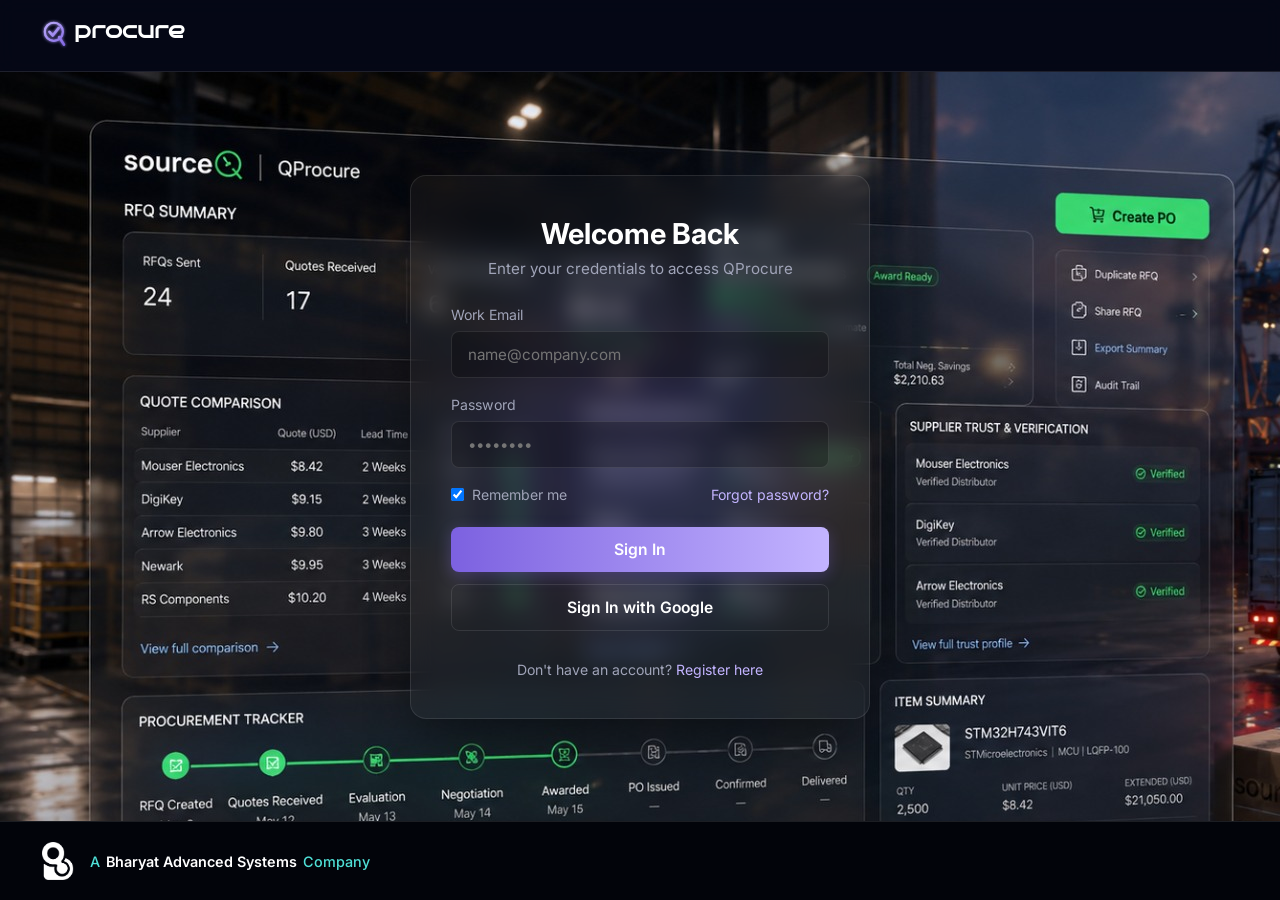
==== commit ee67a5c2: "add header and footer to login page" ====
--- a/demo.html
+++ b/demo.html
@@ -1,215 +1,533 @@
 <!DOCTYPE html>
-<html lang="hi">
+<html lang="en">
+
 <head>
-<meta charset="UTF-8">
-<meta name="viewport" content="width=device-width, initial-scale=1.0">
-<title>Bharyat — Golden Q Portal Reveal</title>
-<link rel="preconnect" href="https://fonts.googleapis.com">
-<link href="https://fonts.googleapis.com/css2?family=Fraunces:opsz,wght@9..144,300;9..144,600;9..144,900&family=Inter:wght@400;500;600&display=swap" rel="stylesheet">
-<style>
-  :root{
-    --ink:#111827;
-    --paper:#f3efe7;
-    --gold:#d9a441;
-  }
-  *{ margin:0; padding:0; box-sizing:border-box; }
-  html,body{
-    background:var(--ink);
-    color:var(--paper);
-    font-family:'Inter', sans-serif;
-    overflow-x:hidden;
-  }
-
-  /* 1) Hero Fixed (Backend content jo Q ke hole se dikhega) */
-  .hero-fixed{
-    position:fixed;
-    inset:0;
-    display:flex;
-    align-items:center;
-    justify-content:center;
-    z-index:1;
-    background:
-      #111827;
-  }
-  .hero-fixed__inner{ text-align:center; }
-  .hero-fixed__title{
-    font-family:'Fraunces', serif;
-    font-weight:900;
-    font-size:clamp(2.5rem, 8vw, 6rem);
-    line-height:1.02;
-    color: var(--paper);
-  }
-  .hero-fixed__sub{
-    margin-top:1rem;
-    font-size:1rem;
-    color:rgba(243,239,231,0.6);
-  }
-
-  /* 2) Portal Overlay (Golden Q + Black Surrounding) */
-  .portal-overlay {
-    position: fixed;
-    inset: 0;
-    z-index: 2;
-    pointer-events: none;
-    display: flex;
-    align-items: center;
-    justify-content: center;
-  }
-
-  .portal-svg {
-    width: 100vw;
-    height: 100vh;
-    overflow: visible;
-  }
-
-  /* Scroll Spacer (Animation height) */
-  .scroll-spacer{
-    height: 320vh;
-    position: relative;
-    z-index: 0;
-  }
-
-  /* Main Page Content */
-  .page-content{
-    position: relative;
-    z-index: 3;
-    background: var(--ink);
-  }
-  .section{
-    min-height: 100vh;
-    display: flex;
-    flex-direction: column;
-    align-items: center;
-    justify-content: center;
-    text-align: center;
-    padding: 6vw;
-    border-top: 1px solid rgba(243,239,231,0.14);
-  }
-  .section h2{
-    font-family: 'Fraunces', serif;
-    font-size: clamp(1.8rem, 4.5vw, 3rem);
-    margin-bottom: 1.2rem;
-  }
-  .section p{
-    max-width: 48ch;
-    color: rgba(243,239,231,0.65);
-    line-height: 1.7;
-  }
-
-  .scroll-hint{
-    position: fixed;
-    bottom: -1.5rem;
-    left: 50%;
-    transform: translateX(-50%);
-    z-index: 4;
-    font-size: 0.72rem;
-    letter-spacing: 0.3em;
-    text-transform: uppercase;
-    color: #111827;
-    display: flex;
-    flex-direction: column;
-    align-items: center;
-    gap: 0.6rem;
-  }
-  .scroll-hint__line{
-    width: 1px; height: 32px;
-    background: linear-gradient(var(--gold), transparent);
-    animation: scrollhint 1.6s ease-in-out infinite;
-  }
-  @keyframes scrollhint{
-    0%{ transform:scaleY(0.2); opacity:0.2; transform-origin:top; }
-    50%{ transform:scaleY(1); opacity:1; transform-origin:top; }
-    100%{ transform:scaleY(0.2); opacity:0.2; transform-origin:top; }
-  }
-</style>
+    <meta charset="UTF-8">
+    <meta name="viewport" content="width=device-width, initial-scale=1.0">
+    <title>QProcure - Dynamic Portal</title>
+    <link rel="preconnect" href="https://fonts.googleapis.com">
+    <link rel="preconnect" href="https://fonts.gstatic.com" crossorigin>
+    <link href="https://fonts.googleapis.com/css2?family=Inter:wght@400;500;600;700;800&display=swap" rel="stylesheet">
+    <style>
+        @import url('https://fonts.googleapis.com/css2?family=Bruno+Ace&display=swap');
+
+        :root {
+            --primary-bg: #050816;
+            --card-bg: rgba(255, 255, 255, 0.03);
+            --border-color: rgba(255, 255, 255, 0.1);
+            --text-main: #ffffff;
+            --text-muted: #a0a4b8;
+            --accent-purple: #7C61E0;
+            --accent-purple-light: #C3B4FF;
+        }
+
+        * {
+            box-sizing: border-box;
+            margin: 0;
+            padding: 0;
+            font-family: 'Inter', sans-serif;
+        }
+
+        body {
+            background-color: var(--primary-bg);
+            color: var(--text-main);
+            display: flex;
+            flex-direction: column;
+            min-height: 100vh;
+        }
+
+        /* --- CLEANED HEADER STYLES --- */
+        .site-header {
+            padding: 20px 40px;
+            border-bottom: 1px solid var(--border-color);
+            background: rgba(5, 8, 22, 0.8);
+            backdrop-filter: blur(10px);
+            position: sticky;
+            top: 0;
+            z-index: 100;
+        }
+
+        .q-procure-nav-link {
+            display: inline-flex !important;
+            align-items: center !important;
+            gap: 5px;
+            font-weight: 700;
+            font-size: clamp(15px, 1.7vw, 27px);
+            color: #ffffff;
+            position: relative;
+            text-decoration: none;
+            transition: 300ms cubic-bezier(.4, 0, .2, 1);
+        }
+
+        .q-procure-nav-link svg {
+            margin-bottom: 0px !important;
+            transform: translateY(1px);
+        }
+
+        .q-procure-nav-link:hover {
+            color: #00D084 !important;
+        }
+
+        .q-procure-nav-link::after {
+            content: "";
+            position: absolute;
+            left: 0;
+            bottom: -8px;
+            width: 100%;
+            height: 2px;
+            background: #00D084;
+            transform: scaleX(0);
+            transform-origin: center;
+            transition: 300ms cubic-bezier(.4, 0, .2, 1);
+        }
+
+        .q-procure-nav-link:hover::after {
+            transform: scaleX(1);
+        }
+
+        .q-procure-nav-link span {
+            transform: translateY(-3px);
+
+
+            font-family: "Bruno Ace", sans-serif;
+            font-weight: 800;
+            font-style: normal;
+
+        }
+
+        /* Animations for Procure Icon */
+        @keyframes ringpulseProcureInline {
+            0% {
+                opacity: 0.9;
+                transform: scale(0.75);
+            }
+
+            70% {
+                opacity: 0;
+            }
+
+            100% {
+                opacity: 0;
+                transform: scale(1.35);
+            }
+        }
+
+        @keyframes dashdrawProcureInline {
+            0% {
+                stroke-dashoffset: 24;
+            }
+
+            45% {
+                stroke-dashoffset: 0;
+            }
+
+            75% {
+                stroke-dashoffset: 0;
+                opacity: 1;
+            }
+
+            90% {
+                stroke-dashoffset: 0;
+                opacity: 0;
+            }
+
+            100% {
+                stroke-dashoffset: 24;
+                opacity: 0;
+            }
+        }
+
+        @keyframes tailglowProcureInline {
+
+            0%,
+            100% {
+                opacity: 0.55;
+            }
+
+            50% {
+                opacity: 1;
+            }
+        }
+
+        .ring-pulse-procure {
+            transform-origin: 16px 16px;
+            animation: ringpulseProcureInline 2.6s ease-out infinite;
+        }
+
+        .check-draw-procure {
+            stroke-dasharray: 24;
+            animation: dashdrawProcureInline 3s ease-in-out infinite;
+        }
+
+        .tail-line-procure {
+            animation: tailglowProcureInline 2s ease-in-out infinite;
+        }
+
+        /* --- REST OF THE STYLES --- */
+        main {
+            flex: 1;
+            display: flex;
+            justify-content: center;
+            align-items: center;
+            padding: 60px 20px;
+            position: relative;
+            overflow: hidden;
+        }
+
+        .bg-glow {
+            position: absolute;
+            width: 450px;
+            height: 450px;
+            background: radial-gradient(circle, rgba(124, 97, 224, 0.22) 0%, rgba(5, 8, 22, 0) 70%);
+            top: 50%;
+            left: 50%;
+            transform: translate(-50%, -50%);
+            z-index: 0;
+        }
+
+        .auth-container {
+            position: relative;
+            z-index: 1;
+            width: 100%;
+            max-width: 460px;
+            background: var(--card-bg);
+            border: 1px solid var(--border-color);
+            border-radius: 16px;
+            padding: 40px;
+            backdrop-filter: blur(12px);
+            box-shadow: 0 25px 50px -12px rgba(0, 0, 0, 0.5);
+        }
+
+        .auth-form {
+            display: none;
+            opacity: 0;
+            transform: translateY(10px);
+            transition: opacity 0.3s ease, transform 0.3s ease;
+        }
+
+        .auth-form.active {
+            display: block;
+            opacity: 1;
+            transform: translateY(0);
+        }
+
+        .form-header {
+            text-align: center;
+            margin-bottom: 28px;
+        }
+
+        .form-header h1 {
+            font-size: 1.8rem;
+            margin-bottom: 8px;
+        }
+
+        .form-header p {
+            color: var(--text-muted);
+            font-size: 0.95rem;
+        }
+
+        .form-group {
+            margin-bottom: 18px;
+        }
+
+        .form-group label {
+            display: block;
+            margin-bottom: 8px;
+            font-size: 0.88rem;
+            color: var(--text-muted);
+        }
+
+        .form-control {
+            width: 100%;
+            padding: 13px 16px;
+            background: rgba(0, 0, 0, 0.25);
+            border: 1px solid var(--border-color);
+            border-radius: 8px;
+            color: white;
+            font-size: 0.95rem;
+            transition: all 0.3s ease;
+        }
+
+        .form-control:focus {
+            outline: none;
+            border-color: var(--accent-purple);
+            box-shadow: 0 0 0 3px rgba(124, 97, 224, 0.2);
+        }
+
+        .form-options {
+            display: flex;
+            justify-content: space-between;
+            align-items: center;
+            margin-bottom: 24px;
+            font-size: 0.88rem;
+        }
+
+        .checkbox-label {
+            display: flex;
+            align-items: center;
+            gap: 8px;
+            color: var(--text-muted);
+            cursor: pointer;
+        }
+
+        .link-btn {
+            color: var(--accent-purple-light);
+            text-decoration: none;
+            background: none;
+            border: none;
+            font-size: 0.88rem;
+            cursor: pointer;
+            transition: color 0.3s;
+        }
+
+        .link-btn:hover {
+            color: #fff;
+            text-decoration: underline;
+        }
+
+        .btn {
+            width: 100%;
+            padding: 13px;
+            border: none;
+            border-radius: 8px;
+            font-size: 0.98rem;
+            font-weight: 600;
+            cursor: pointer;
+            transition: all 0.3s ease;
+            margin-bottom: 12px;
+        }
+
+        .btn-primary {
+            background: linear-gradient(90deg, var(--accent-purple), var(--accent-purple-light));
+            color: white;
+            box-shadow: 0 4px 15px rgba(124, 97, 224, 0.3);
+        }
+
+        .btn-primary:hover {
+            opacity: 0.92;
+            box-shadow: 0 6px 20px rgba(124, 97, 224, 0.5);
+            transform: translateY(-1px);
+        }
+
+        .btn-outline {
+            background: transparent;
+            color: white;
+            border: 1px solid var(--border-color);
+        }
+
+        .btn-outline:hover {
+            background: rgba(255, 255, 255, 0.05);
+            border-color: white;
+        }
+
+        .switch-text {
+            text-align: center;
+            color: var(--text-muted);
+            font-size: 0.88rem;
+            margin-top: 18px;
+        }
+
+        /* ===================================
+           FIXED FOOTER STYLES
+        =================================== */
+        .site-footer {
+            background: #02040a;
+            padding: 20px 40px;
+            border-top: 1px solid var(--border-color);
+            display: flex;
+            justify-content: flex-start;
+            align-items: center;
+        }
+
+        .footer-logo-container {
+            display: flex;
+            align-items: center;
+            gap: 12px;
+        }
+
+        .footer-logo {
+            width: 38px;
+            height: 38px;
+            object-fit: contain;
+        }
+
+        .footer-company-info {
+            display: flex;
+            align-items: center;
+            gap: 6px;
+            flex-wrap: nowrap;
+        }
+
+        .footer-company-name,
+        .footer-company-sub {
+            font-size: 0.9rem;
+            color: #4fe0d7;
+            font-weight: 500;
+        }
+
+        .footer-company-sub {
+            color: var(--text-main);
+            font-weight: 600;
+        }
+    </style>
 </head>
+
 <body>
 
-  <!-- Backend Hero Content -->
-  <div class="hero-fixed">
-    <div class="hero-fixed__inner">
-      <div style="font-size:0.75rem; letter-spacing:0.35em; text-transform:uppercase; color:var(--gold); margin-bottom:1.2rem;">Scroll to reveal</div>
-      <div class="hero-fixed__title">Bharyat</div>
-      <div class="hero-fixed__sub">Q ke center hole se content dikh raha hai</div>
-    </div>
-  </div>
-
-  <!-- SVG Overlay -->
-  <!-- SVG Overlay -->
-<div class="portal-overlay">
-  <svg class="portal-svg" viewBox="0 0 1000 1000" preserveAspectRatio="xMidYMid slice">
-    <defs>
-      <mask id="portalMask">
-        <rect x="0" y="0" width="1000" height="1000" fill="white" />
-        <ellipse id="maskHole" cx="500" cy="465" rx="79" ry="162" fill="black" transform="rotate(-10 500 500)" />
-      </mask>
-    </defs>
-
-    <g id="portalGroup" style="transform-origin: 500px 500px;">
-      <!-- Black Background with Mask -->
-      <rect x="-1000" y="-1000" width="3000" height="3000" fill="#98E8DE" mask="url(#portalMask)" />
-        
-      <!-- Golden Q Body -->
-      <text id="qGlyph" x="500" y="460" text-anchor="middle" dominant-baseline="central" font-family="Fraunces, serif" font-weight="900" font-size="450" fill="#8B2626">Q</text>
-      
-      <!-- New Paragraphs on the Left -->
-      <foreignObject x="50" y="300" width="300" height="400">
-        <div xmlns="http://www.w3.org/1999/xhtml" style="color: #5e5a53; font-family: 'Inter', sans-serif;">
-          <h3 style="margin-bottom: 1rem; color: #FFD700;">Innovation</h3>
-          <p style="font-size: 20px; line-height: 1.4;">Yeh paragraph Q ke saath zoom hoga. Aap yahan apna content customize kar sakte hain.</p>
+    <header class="site-header">
+        <a href="./QProcure/QProcure_ui.html" class="q-procure-nav-link">
+            <svg width="29" height="27" viewBox="0 0 34 40" style="overflow: visible;" filter="url(#glowPurpleNav)">
+                <defs>
+                    <linearGradient id="gradPurpleNav" x1="0" y1="0" x2="34" y2="40" gradientUnits="userSpaceOnUse">
+                        <stop offset="0%" stop-color="#C3B4FF" />
+                        <stop offset="100%" stop-color="#7C61E0" />
+                    </linearGradient>
+                    <filter id="glowPurpleNav" x="-60%" y="-60%" width="220%" height="220%">
+                        <feGaussianBlur stdDeviation="1.4" result="b" />
+                        <feMerge>
+                            <feMergeNode in="b" />
+                            <feMergeNode in="SourceGraphic" />
+                        </feMerge>
+                    </filter>
+                </defs>
+                <circle cx="16" cy="16" r="13.4" stroke="url(#gradPurpleNav)" stroke-width="3.3" fill="none"
+                    opacity="0.9" />
+                <circle class="ring-pulse-procure" cx="16" cy="16" r="13.4" stroke="url(#gradPurpleNav)"
+                    stroke-width="2.4" fill="none" />
+                <path class="check-draw-procure" d="M9.5 16 L14.5 21.5 L23 10.5" stroke="url(#gradPurpleNav)"
+                    stroke-width="3.9" stroke-linecap="round" stroke-linejoin="round" fill="none" />
+                <line class="tail-line-procure" x1="24" y1="24" x2="31" y2="35" stroke="url(#gradPurpleNav)"
+                    stroke-width="3.9" stroke-linecap="round" />
+            </svg>
+            <span>procure</span>
+        </a>
+    </header>
+
+    <main style="background-image: url(assets/images/qprocure.jpeg);">
+        <div class="bg-glow"></div>
+        <div class="auth-container">
+            <!-- 1. LOGIN FORM -->
+            <form id="loginForm" class="auth-form active" onsubmit="event.preventDefault(); handleAuth('login');">
+                <div class="form-header">
+                    <h1>Welcome Back</h1>
+                    <p>Enter your credentials to access QProcure</p>
+                </div>
+                <div class="form-group">
+                    <label for="loginEmail">Work Email</label>
+                    <input type="email" id="loginEmail" name="email" class="form-control" placeholder="name@company.com"
+                        required>
+                </div>
+                <div class="form-group">
+                    <label for="loginPassword">Password</label>
+                    <input type="password" id="loginPassword" name="password" class="form-control"
+                        placeholder="••••••••" required>
+                </div>
+                <div class="form-options">
+                    <label class="checkbox-label">
+                        <input type="checkbox" name="remember" checked> Remember me
+                    </label>
+                    <button type="button" class="link-btn" onclick="switchForm('forgotForm')">Forgot password?</button>
+                </div>
+                <button type="submit" class="btn btn-primary">Sign In</button>
+                <button type="button" class="btn btn-outline">Sign In with Google</button>
+                <div class="switch-text">
+                    Don't have an account? <button type="button" class="link-btn"
+                        onclick="switchForm('registerForm')">Register here</button>
+                </div>
+            </form>
+
+            <!-- 2. REGISTER FORM -->
+            <form id="registerForm" class="auth-form" onsubmit="event.preventDefault(); handleAuth('register');">
+                <div class="form-header">
+                    <h1>Create Account</h1>
+                    <p>Start managing components with QProcure</p>
+                </div>
+                <div class="form-group">
+                    <label for="regName">Full Name</label>
+                    <input type="text" id="regName" name="fullName" class="form-control" placeholder="John Doe"
+                        required>
+                </div>
+                <div class="form-group">
+                    <label for="regEmail">Work Email</label>
+                    <input type="email" id="regEmail" name="email" class="form-control" placeholder="name@company.com"
+                        required>
+                </div>
+                <div class="form-group">
+                    <label for="regPassword">Password</label>
+                    <input type="password" id="regPassword" name="password" class="form-control"
+                        placeholder="At least 8 characters" required>
+                </div>
+                <button type="submit" class="btn btn-primary">Create Account</button>
+                <div class="switch-text">
+                    Already have an account? <button type="button" class="link-btn"
+                        onclick="switchForm('loginForm')">Sign In</button>
+                </div>
+            </form>
+
+            <!-- 3. FORGOT PASSWORD FORM -->
+            <form id="forgotForm" class="auth-form" onsubmit="event.preventDefault(); handleAuth('forgot');">
+                <div class="form-header">
+                    <h1>Reset Password</h1>
+                    <p>Enter your email address to receive reset instructions</p>
+                </div>
+                <div class="form-group">
+                    <label for="resetEmail">Work Email</label>
+                    <input type="email" id="resetEmail" name="email" class="form-control" placeholder="name@company.com"
+                        required>
+                </div>
+                <button type="submit" class="btn btn-primary">Send Reset Link</button>
+                <div class="switch-text">
+                    Remembered your password? <button type="button" class="link-btn"
+                        onclick="switchForm('loginForm')">Back to Sign In</button>
+                </div>
+            </form>
         </div>
-      </foreignObject>
-    </g>
-  </svg>
-</div>
-
-  <div class="scroll-spacer"></div>
-
-  <main class="page-content">
-    <section class="section">
-      <h2>Bharyat Intelligence</h2>
-      <p>Aapne successfully golden Q portal effect implement kar liya hai. Yeh scroll ke sath zoom hokar poori screen reveal karega.</p>
-    </section>
-    <section class="section">
-      <h2>About Us</h2>
-      <p>Yahan aap apni website ka agla section add kar sakte hain.</p>
-    </section>
-  </main>
-
-  <script>
-    const portalGroup = document.getElementById('portalGroup');
-    const heroFixed   = document.querySelector('.hero-fixed');
-    const portalOverlay = document.querySelector('.portal-overlay');
-
-    const ZOOM_MULTIPLIER = 3.2;
-    const MAX_SCALE       = 14;
-
-    function ease(t){
-      return t < 0.5 ? 4*t*t*t : 1 - Math.pow(-2*t + 2, 3) / 2;
-    }
-
-    function update(){
-      const dist = window.innerHeight * ZOOM_MULTIPLIER;
-      const y = window.scrollY;
-      const t = Math.min(Math.max(y / dist, 0), 1);
-      const s = 1 + ease(t) * (MAX_SCALE - 1);
-
-      portalGroup.style.transform = `scale(${s})`;
-
-      if(t >= 1){
-        portalOverlay.style.visibility = 'hidden';
-        heroFixed.style.visibility = 'hidden';
-      } else {
-        portalOverlay.style.visibility = 'visible';
-        heroFixed.style.visibility = 'visible';
-      }
-    }
-
-    window.addEventListener('scroll', () => {
-      requestAnimationFrame(update);
-    }, { passive: true });
-
-    update();
-  </script>
+    </main>
+
+    <footer class="site-footer">
+        <div class="footer-logo-container">
+            <img src="./images/logo.png" alt="BharYat Logo" class="footer-logo">
+            <div class="footer-company-info">
+                <span class="footer-company-name">A</span>
+                <span class="footer-company-sub">Bharyat Advanced Systems</span>
+                <span class="footer-company-name">Company</span>
+            </div>
+        </div>
+    </footer>
+
+    <script>
+        function switchForm(formId) {
+            const forms = document.querySelectorAll('.auth-form');
+            forms.forEach(form => form.classList.remove('active'));
+            const targetForm = document.getElementById(formId);
+            if (targetForm) targetForm.classList.add('active');
+        }
+
+        // Backend Integration Placeholder Function
+        function handleAuth(type) {
+            let formData = {};
+            if (type === 'login') {
+                formData = {
+                    email: document.getElementById('loginEmail').value,
+                    password: document.getElementById('loginPassword').value
+                };
+                console.log("Submitting Login Data:", formData);
+                // Yahan aap fetch() ya axios se backend API call kar sakte hain
+            } else if (type === 'register') {
+                formData = {
+                    fullName: document.getElementById('regName').value,
+                    email: document.getElementById('regEmail').value,
+                    password: document.getElementById('regPassword').value
+                };
+                console.log("Submitting Register Data:", formData);
+            } else if (type === 'forgot') {
+                formData = {
+                    email: document.getElementById('resetEmail').value
+                };
+                console.log("Submitting Password Reset:", formData);
+            }
+        }
+    </script>
 </body>
+
 </html>
